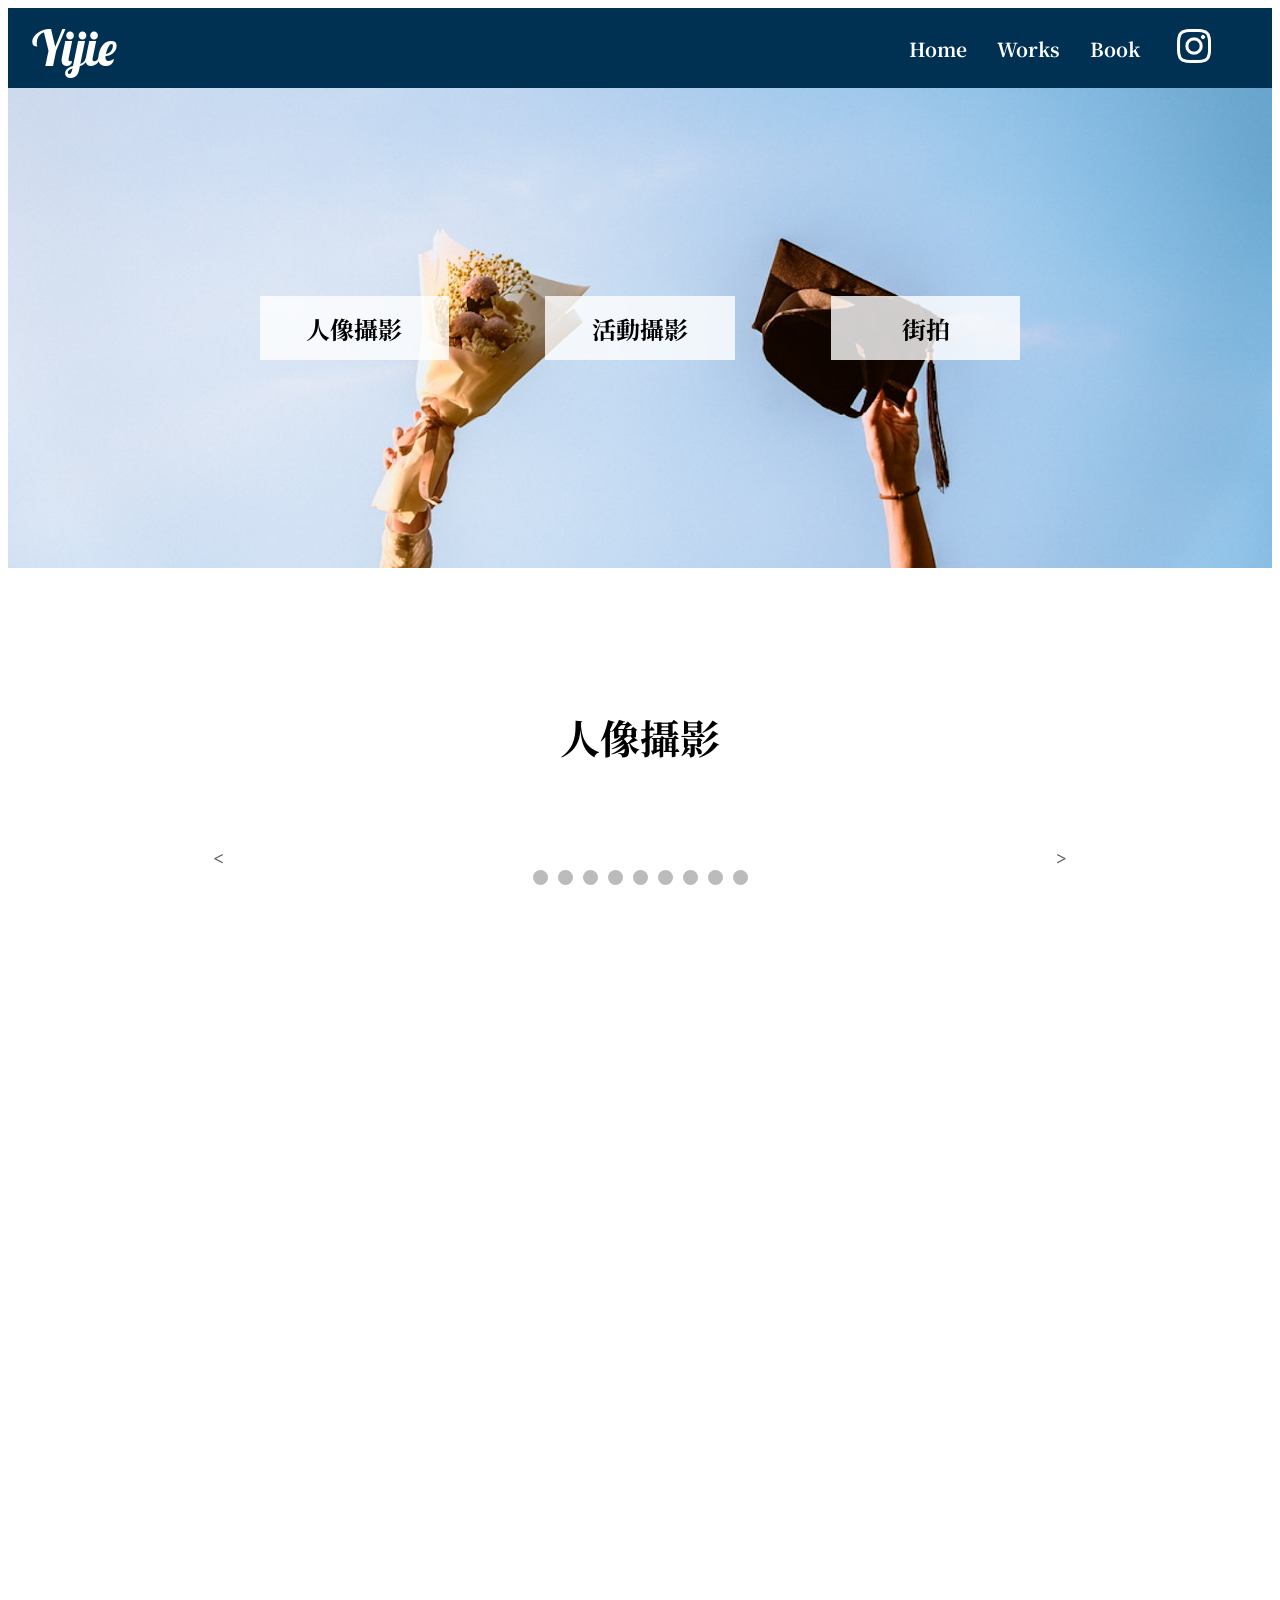
==== works.html @ b3e67148 "Update works.html" ====
<!DOCTYPE html>
    <head>
        <meta charset="UTF-8" />
        <meta name="viewport" content="width=device-width, initial-scale=1.0"/>
        <title>Yijie | Works</title>
        <link rel="stylesheet" href="style.CSS" />
        <link rel="stylesheet" href="https://cdnjs.cloudflare.com/ajax/libs/font-awesome/4.7.0/css/font-awesome.min.css">
        <link rel="preconnect" href="https://fonts.googleapis.com">
        <link rel="preconnect" href="https://fonts.gstatic.com" crossorigin>
        <link href="https://fonts.googleapis.com/css2?family=Lobster&family=Noto+Serif+TC:wght@200..900&family=Pacifico&display=swap" rel="stylesheet">
        <script src="main.js"></script>
    </head>
    <body class="stop-scrolling">
        <header>
            <div class="title">
                <a href="index.html">Yijie</a>
            </div>

            <input type="checkbox" id="menu_control">
            <label for="menu_control" class="menuBtn"></label>

            <div class="nav">
                <div class="nav_item">
                    <a href="index.html">Home</a>
                </div>
                <div class="nav_item">
                    <a href="works.html">Works</a>
                </div>
                <div class="nav_item">
                    <a href="https://forms.gle/PP2oy3hwgQuXnarc6" target="_blank">Book</a>
                </div>
                <div class="nav_item">
                    <a href="https://www.instagram.com/_ph.j1_?igsh=MWg1aDdjZXB0enppOQ==" target="_blank">
                        <img src="ig_icon.png" class="ig_icon">
                    </a>
                </div>
            </div>
        </header>
        <div class="theme">
            <div class="works_theme">
                <a href="#portraits">人像攝影</a>
            </div>
            <div class="works_theme">
                <a href="#activity">活動攝影</a>
            </div>
            <div class="works_theme">
                <a href="#street">街拍</a>
            </div>
        </div>
        <div class="portraits">
            <div class="theme_title">
                <p id="portraits">人像攝影</p>
            </div>
            <div class="slide">
                <div class="slide_a">
                    <img class="a" src="portraits/當我們不在一起/1.jpg">
                </div>
                <div class="slide_a">
                    <img class="a" src="portraits/當我們不在一起/2.jpg">
                </div>
                <div class="slide_a">
                    <img class="a" src="portraits/當我們不在一起/3.jpg">
                </div>
                <div class="slide_a">
                    <img class="b" src="portraits/當我們不在一起/4.jpg">
                </div>
                <div class="slide_a">
                    <img class="b" src="portraits/當我們不在一起/5.jpg">
                </div>
                <div class="slide_a">
                    <img class="b" src="portraits/當我們不在一起/6.jpg">
                </div>
                <div class="slide_a">
                    <img class="a" src="portraits/當我們不在一起/7.jpg">
                </div>
                <div class="slide_a">
                    <img class="b" src="portraits/當我們不在一起/8.jpg">
                </div>
                <div class="slide_a">
                    <img class="a" src="portraits/當我們不在一起/9.jpg">
                </div>
                <a class="prev" onclick="Plus(0,-1)"><</a>
                <a class="next" onclick="Plus(0,1)">></a>
            </div>
            <div class="dot-container" style="text-align:center; margin: 15px;">
                <span class="dot" onclick="Current(0,1)"></span>
                <span class="dot" onclick="Current(0,2)"></span>
                <span class="dot" onclick="Current(0,3)"></span>
                <span class="dot" onclick="Current(0,4)"></span>
                <span class="dot" onclick="Current(0,5)"></span>
                <span class="dot" onclick="Current(0,6)"></span>
                <span class="dot" onclick="Current(0,7)"></span>
                <span class="dot" onclick="Current(0,8)"></span>
                <span class="dot" onclick="Current(0,9)"></span>
            </div>
            <div class="topic">
                <p>"當我們不在一起"</p>
            </div>
            <div class="slide">
                <div class="slide_d">
                    <img class="a" src="portraits/畢業寫真/1.jpg">
                </div>
                <div class="slide_d">
                    <img class="a" src="portraits/畢業寫真/2.jpg">
                </div>
                <div class="slide_d">
                    <img class="a" src="portraits/畢業寫真/3.jpg">
                </div>
                <div class="slide_d">
                    <img class="a" src="portraits/畢業寫真/4.jpg">
                </div>
                <div class="slide_d">
                    <img class="a" src="portraits/畢業寫真/5.jpg">
                </div>
                <div class="slide_d">
                    <img class="a" src="portraits/畢業寫真/6.jpg">
                </div>
                <div class="slide_d">
                    <img class="a" src="portraits/畢業寫真/7.jpg">
                </div>
                <div class="slide_d">
                    <img class="a" src="portraits/畢業寫真/8.jpg">
                </div>
                <a class="prev" onclick="Plus(3,-1)"><</a>
                <a class="next" onclick="Plus(3,1)">></a>
            </div>
            <div class="dot-container" style="text-align:center; margin: 15px;">
                <span class="dot" onclick="Current(3,1)"></span>
                <span class="dot" onclick="Current(3,2)"></span>
                <span class="dot" onclick="Current(3,3)"></span>
                <span class="dot" onclick="Current(3,4)"></span>
                <span class="dot" onclick="Current(3,5)"></span>
                <span class="dot" onclick="Current(3,6)"></span>
                <span class="dot" onclick="Current(3,7)"></span>
                <span class="dot" onclick="Current(3,8)"></span>
            </div>
            <div class="topic">
                <p>"畢業寫真"</p>
            </div>
            <div class="slide">
                <div class="slide_b">
                    <img class="a" src="portraits/Who_am_I/1.jpg">
                </div>
                <div class="slide_b">
                    <img class="a" src="portraits/Who_am_I/2.jpg">
                </div>
                <div class="slide_b">
                    <img class="a" src="portraits/Who_am_I/3.jpg">
                </div>
                <div class="slide_b">
                    <img class="a" src="portraits/Who_am_I/4.jpg">
                </div>
                <div class="slide_b">
                    <img class="a" src="portraits/Who_am_I/5.jpg">
                </div>
                <a class="prev" onclick="Plus(1,-1)"><</a>
                <a class="next" onclick="Plus(1,1)">></a>
            </div>
            <div class="dot-container" style="text-align:center; margin: 15px;">
                <span class="dot" onclick="Current(1,1)"></span>
                <span class="dot" onclick="Current(1,2)"></span>
                <span class="dot" onclick="Current(1,3)"></span>
                <span class="dot" onclick="Current(1,4)"></span>
                <span class="dot" onclick="Current(1,5)"></span>
            </div>
            <div class="topic">
                <p>"Who Am I"</p>
            </div>
            <div class="slide">
                <div class="slide_c">
                    <img class="a" src="portraits/社會框架的拘束/1.jpg">
                </div>
                <div class="slide_c">
                    <img class="a" src="portraits/社會框架的拘束/2.jpg">
                </div>
                <div class="slide_c">
                    <img class="a" src="portraits/社會框架的拘束/3.jpg">
                </div>
                <div class="slide_c">
                    <img class="a" src="portraits/社會框架的拘束/4.jpg">
                </div>
                <div class="slide_c">
                    <img class="a" src="portraits/社會框架的拘束/5.jpg">
                </div>
                <a class="prev" onclick="Plus(2,-1)"><</a>
                <a class="next" onclick="Plus(2,1)">></a>
            </div>
            <div class="dot-container" style="text-align:center; margin: 15px;">
                <span class="dot" onclick="Current(2,1)"></span>
                <span class="dot" onclick="Current(2,2)"></span>
                <span class="dot" onclick="Current(2,3)"></span>
                <span class="dot" onclick="Current(2,4)"></span>
                <span class="dot" onclick="Current(2,5)"></span>
            </div>
            <div class="topic">
                <p>"社會框架的拘束"</p>
            </div>
        </div>
        <div class="activity">
            <div class="theme_title">
                <p id="activity">活動攝影</p>
            </div>
            <div class="grid">
                <figure class="grid_item">
                    <img src="activity/湖畔/1.jpg">
                </figure>
                <figure class="grid_item">
                    <img src="activity/湖畔/2.jpg">
                </figure>
                <figure class="grid_item">
                    <img src="activity/湖畔/3.jpg">
                </figure>
                <figure class="grid_item_straight">
                    <img src="activity/湖畔/4.jpg">
                </figure>
                <figure class="grid_item">
                    <img src="activity/湖畔/5.jpg">
                </figure>
                <figure class="grid_item">
                    <img src="activity/湖畔/6.jpg">
                </figure>
                <figure class="grid_item">
                    <img src="activity/湖畔/7.jpg">
                </figure>
                <figure class="grid_item_straight">
                    <img src="activity/球賽/7.jpg">
                </figure>
                <figure class="grid_item">
                    <img src="activity/湖畔/8.jpg">
                </figure>
                <figure class="grid_item">
                    <img src="activity/湖畔/9.jpg">
                </figure>
                <figure class="grid_item">
                    <img src="activity/湖畔/10.jpg">
                </figure>
                <figure class="grid_item">
                    <img src="activity/球賽/1.jpg">
                </figure>
                <figure class="grid_item">
                    <img src="activity/球賽/2.jpg">
                </figure>
                <figure class="grid_item_straight">
                    <img src="activity/球賽/10.jpg">
                </figure>
                <figure class="grid_item">
                    <img src="activity/球賽/3.jpg">
                </figure>
                <figure class="grid_item">
                    <img src="activity/球賽/4.jpg">
                </figure>
                <figure class="grid_item">
                    <img src="activity/球賽/5.jpg">
                </figure>
                <figure class="grid_item">
                    <img src="activity/球賽/6.jpg">
                </figure>
                <figure class="grid_item_straight">
                    <img src="activity/球賽/13.jpg">
                </figure>
                <figure class="grid_item">
                    <img src="activity/球賽/8.jpg">
                </figure>
                <figure class="grid_item">
                    <img src="activity/球賽/9.jpg">
                </figure>
                <figure class="grid_item">
                    <img src="activity/球賽/11.jpg">
                </figure>
                <figure class="grid_item">
                    <img src="activity/球賽/12.jpg">
                </figure>
                <figure class="grid_item">
                    <img src="activity/球賽/14.jpg">
                </figure>
            </div>
        </div>
        <div class="street">
            <div class="theme_title">
                <p id="street">街拍</p>
            </div>
            <div class="grid">
                <figure class="grid_item">
                    <img src="street/2.jpg">
                </figure>
                <figure class="grid_item_straight">
                    <img src="street/1.jpg">
                </figure>
                <figure class="grid_item">
                    <img src="street/7.jpg">
                </figure>
                <figure class="grid_item_straight">
                    <img src="street/3.jpg">
                </figure>
                <figure class="grid_item_straight">
                    <img src="street/4.jpg">
                </figure>
                <figure class="grid_item_straight">
                    <img src="street/5.jpg">
                </figure>
                <figure class="grid_item_straight">
                    <img src="street/6.jpg">
                </figure>
                <figure class="grid_item">
                    <img src="street/8.jpg">
                </figure>
                <figure class="grid_item_straight">
                    <img src="street/11.jpg">
                </figure>
                <figure class="grid_item">
                    <img src="street/9.jpg">
                </figure>
                <figure class="grid_item_straight">
                    <img src="street/12.jpg">
                </figure>
                <figure class="grid_item">
                    <img src="street/10.jpg">
                </figure>
            </div>
        </div>
    </body>
</html>
---- style.CSS ----
* {
    box-sizing: border-box;
}

html, body {
    max-width: 100%;
    overflow-x: hidden;
    position: relative;
}

.stop-scrolling {
    height: 100vh;
    overflow: hidden;
}

header {
    background-color: #003153;
    height: 80px;
    display: flex;
    justify-content: space-between;
    align-items: center;
    position: relative;
    padding: 16px 24px;
    position: sticky;
    top: 0;
    z-index: 1000;
}

.menuBtn {
    cursor: pointer;
    position: relative;
    width: 48px;
    height: 48px;
    top: 22px;
    right: 20px;
    display: none;
}

.menuBtn::before {
    content: "";
    position: absolute;
    background-color: white;
    height: 2px;
    width: 36px;
    box-shadow: 0px 12px 0px white, 0px -12px 0px white;
    right: 0;
}

#menu_control {
    display: none;
}

.title {
    display: flex;
    font-size: 3rem;
    font-family: "Lobster", sans-serif;
    text-decoration: none;
    align-items: center;
}

.title a {
    display: block;
    color: white;
    text-decoration: none;
}

.nav {
    display: flex;
}

.nav_item {
    display: flex;
    font-size: 1.2rem;
    font-family: "Noto Serif TC", serif;
    font-weight: bold;
    padding-right: 30px;
    text-decoration: none;
    align-items: center;
}

.nav_item a {
    display: block;
    color: white;
    text-decoration: none;
}

.ig_icon {
    width: 48px;
    height: 48px;
}

.cover {
    display: flex;
    justify-content: center;
    align-items: center;
    background-repeat: no-repeat;
    background-image: url(home/home_cover.jpg);
    background-size: 100%;
    margin: 2% 10%;
}

.cover_img {
    padding-top: 2%;
    width: 60%;
    opacity: 0%;
}

.intro_title {
    display: flex;
    justify-content: center;
    align-items: center;
    font-family: "Noto Serif TC", serif;
    font-weight: 800;
    font-size: 3rem;
    color: black;
    text-align: center;
    padding: 3rem;
}

.intro {
    display: flex;
    justify-content: center;
    align-items: center;
    padding: 1.5rem 5rem 5rem 0;
}

.intro_img {
    display:flex;
    justify-content: center;
    align-items: center;
}

.self_img {
    border: solid white;
    width: 70%;
    border-radius: 50%;
}

.intro_word {
    font-family: "Noto Serif TC", serif;
    font-weight: bold;
    font-size: 1rem;
    margin-left: 5rem;
}

.mobile {
    display: none;
}

.theme {
    display: flex;
    justify-content: center;
    align-items: center;
    padding: 160px 0px 160px 0px;
    background-image: url(home/works_cover.jpeg);
    background-position: center 95%;
    background-size: 100%;
}

.works_theme {
    display: flex;
    justify-content: center;
    align-items: center;
    width:15%;
    font-family: "Noto Serif TC", serif;
    font-weight: bold;
    font-size: 1.5rem;
    color: black;
    text-align: center;
    padding: 1rem;
    margin: 3rem;
    height: 4rem;
    background-color: rgba(255, 255, 255, 0.8);
}

.works_theme a {
    display: block;
    color: black;
    text-decoration: none;
}

.works {
    display: flex;
    justify-content: center;
    align-items: center;
    padding-top:100px;
}

.theme_title {
    display: flex;
    justify-content: center;
    align-items: center;
    font-family: "Noto Serif TC", serif;
    font-weight: bold;
    font-size: 2.5rem;
    color: black;
    text-align: center;
}

.theme_title p {
    display: block;
    color: black;
    text-decoration: none;
    padding-bottom: 50px;
}

.portraits {
    display: block;
    text-align: center;
    padding-top:100px;
    background-color: #ffffff;
}

.topic {
    display: flex;
    justify-content: center;
    align-items: center;
    font-family: "Noto Serif TC", serif;
    font-weight: bold;
    font-size: 1.5rem;
    color: black;
    text-align: center;
    padding-bottom: 3rem;
}

.slide {
    max-height: 500px;
    position: relative;
    margin: auto;
}

.slide_a, .slide_b, .slide_c, .slide_d {
    display: none;
}

.a, .b {
    height: 100%;
    width: auto;
    max-height: 500px;
    object-fit: contain;
}

.slide a {
    display: block;
    color: rgba(0, 0, 0, 0.656);
    text-decoration: none;
}

.prev, .next {
    cursor: pointer;
    position: absolute;
    top: 50%;
    width: auto;
    padding: 16px;
    margin-top: -22px;
    color: rgba(0, 0, 0, 0.656);
    font-weight: bold;
    font-size: 18px;
    transition: 0.6s ease;
    border-radius: 0 3px 3px 0;
    user-select: none;
}

.prev {
    left: 15%;
    border-radius: 3px 3px 3px 3px;
}

.next {
    right: 15%;
    border-radius: 3px 3px 3px 3px;
}

.prev:hover, .next:hover {
    background-color: rgba(255, 255, 255, 0.3);
}

.dot {
    cursor: pointer;
    height: 15px;
    width: 15px;
    margin: 0 3px;
    background-color: #bbb;
    border-radius: 50%;
    display: inline-block;
    transition: background-color 0.6s ease;
}

.dot.active {
    background-color: #717171;
}

.activity {
    background-color: #001625;
    padding: 3rem 0 5rem 0;
}

#activity {
    color: white;
}

.street {
    background-color: white;
    padding: 3rem 0;
}

#street {
    color: black;
}

.grid {
    display: grid;
    grid-template-columns: 25% 25% 25% 25%;
    grid-auto-flow: dense;
    max-width: 100%;
    padding: 0 10rem;
    gap: 0.6rem;
}

.grid_item_straight {
    grid-row: span 2;
    grid-column: auto;
}

.grid_item, .grid_item_straight {
    width: 100%;
    height: 100%;
}

.grid_item img, .grid_item_straight img {
    width: 100%;
    height: 100%;
    object-fit: cover;
    display: block;
}

/* RWD */
@media screen and (max-width: 768px) {
    header {
        height: 50px;
        padding: 16px 24px;
    }
    .title {
        font-size: 1.5rem;
    }
    .nav {
        position:absolute;
        flex-direction: column;
        padding: 50px 20px;
        background-color: rgba(0, 49, 83, 0.8);
        backdrop-filter: blur(10px);
        -webkit-backdrop-filter: blur(10px);
        top: 50px;
        width: 50%;
        height: calc(100vh - 50px);
        padding: 0px;
        right: -100%;
        transition: right 0.8s ease-in-out;
        z-index: 999;
    }
    .nav_item a {
        color: white;
        padding: 24px 32px;
        text-shadow: 0px 2px 4px rbga(0, 0, 0, 0.6);
    }
    .menuBtn {
        display: block;
        width: 20px;
        height: 20px;
        top: 11px;
        right: 3px;
    }

    .menuBtn::before {
        content: "";
        position: absolute;
        background-color: white;
        height: 2px;
        width: 28px;
        box-shadow: 0px 10px 0px white, 0px -10px 0px white;
        right: 0;
    }
    #menu_control:checked ~ .nav {
        right: 0px;
    }
    body {
        overflow-x: hidden;
    }
    .cover {
        width: 100%;
        margin: 0%;
    }
    .cover_img {
        padding-top: 0%;
        width: 100%;
    }
    .intro_title {
        font-size: 1.8rem;
        padding-bottom: 0;
    }
    .intro {
        justify-content: center;
        flex-direction: column;
        padding: 1.2rem;
    }
    .self_img {
        width:90%;
    }
    .intro_word {
        padding: 2rem 1rem;
        font-size: 0.8rem;
        margin-left: 0;
    }
    .intro_word p {
        margin: 0 0 1rem 0;
    }
    .web {
        display: none;
    }
    .mobile {
        display: flex;
    }
    .theme {
        justify-content: center;
        flex-direction: column;
        padding: 40px 0px 40px 0px;
        background-position: 55% top;
        background-size: 190%;
        width: 100%;
    }
    .works_theme {
        width: 40%;
        font-family: "Noto Serif TC", serif;
        font-weight: bold;
        font-size: 1rem;
        color: black;
        text-align: center;
        padding: 1rem;
        margin: 1rem;
        height: 4rem;
        display: flex;
        justify-content: center;
        align-items: center;
    }
    .theme_title {
        font-size: 2rem;
    }
    .portraits {
        padding-top: 60px;
    }
    #portraits, #activity, #street {
        font-size: 1.5rem;
        padding-bottom: 25px;
    }
    .topic {
        font-size: 1rem;
    }
    .slide {
        max-width: 90%;
        height: 350px;
        display: flex;
        justify-content: center;
        align-items: center;
    }
    .a {
        height: 100%;
        width: auto;
        max-height: 350px;
        object-fit: contain;
    }
    .b {
        width: 100%;
        height: auto;
        object-fit: contain;
    }
    .prev {
        left: 0px;
    }

    .next {
        right: 0px;
    }

    .grid {
        grid-template-columns: 50% 50%;
        padding: 0 3rem;
        gap: 0.3rem;
    }
}
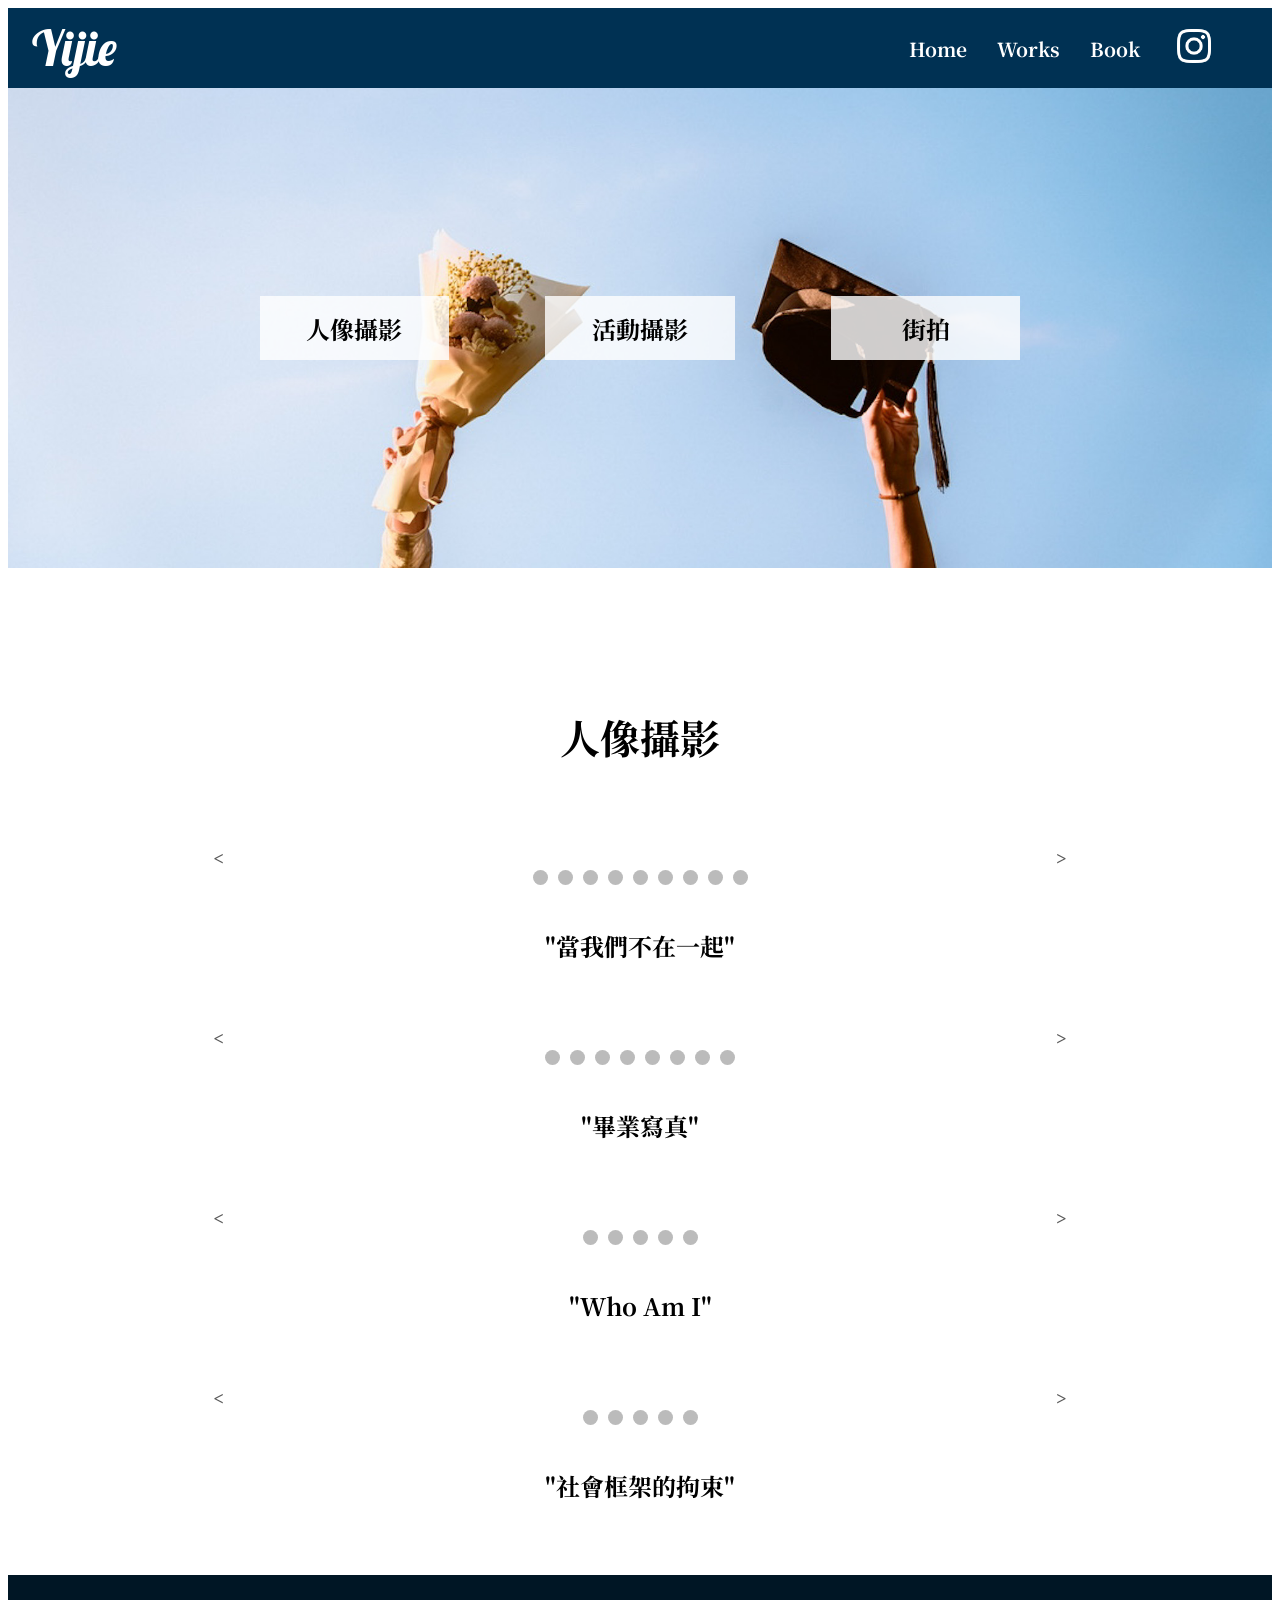
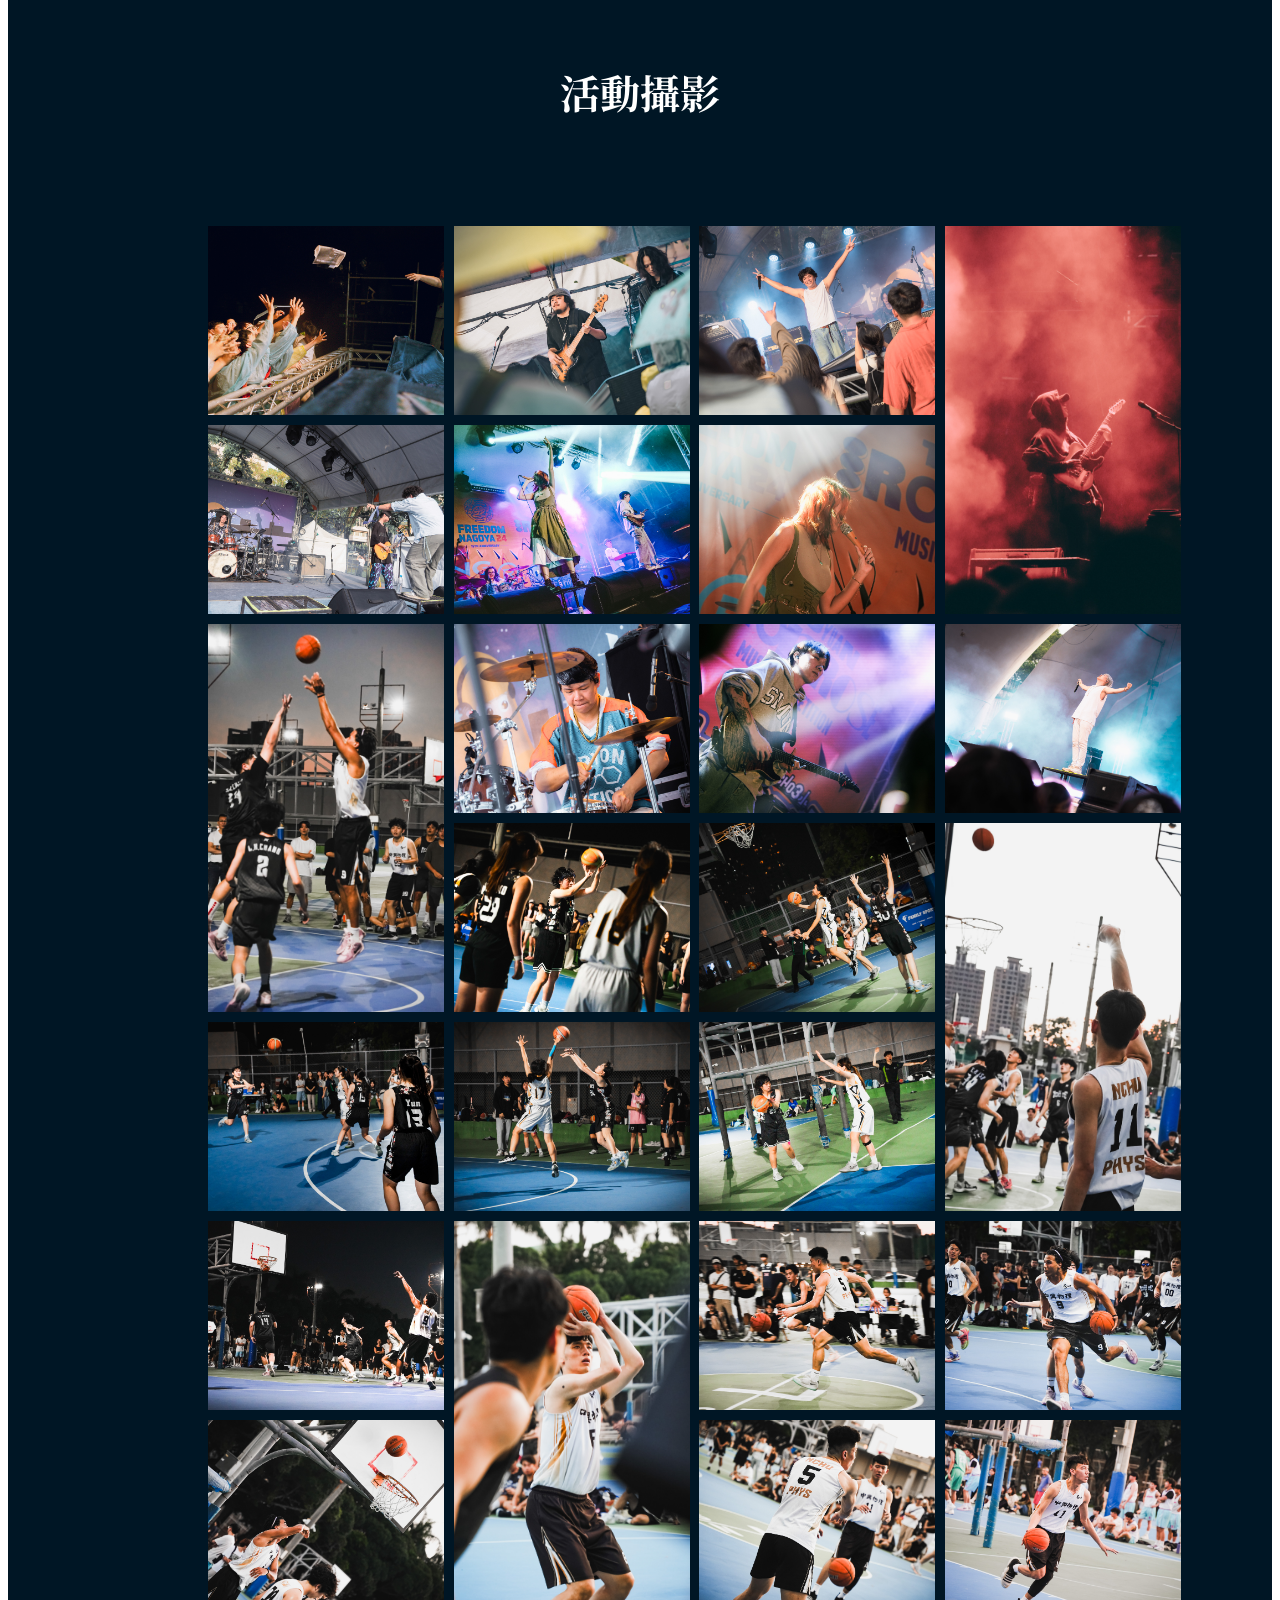
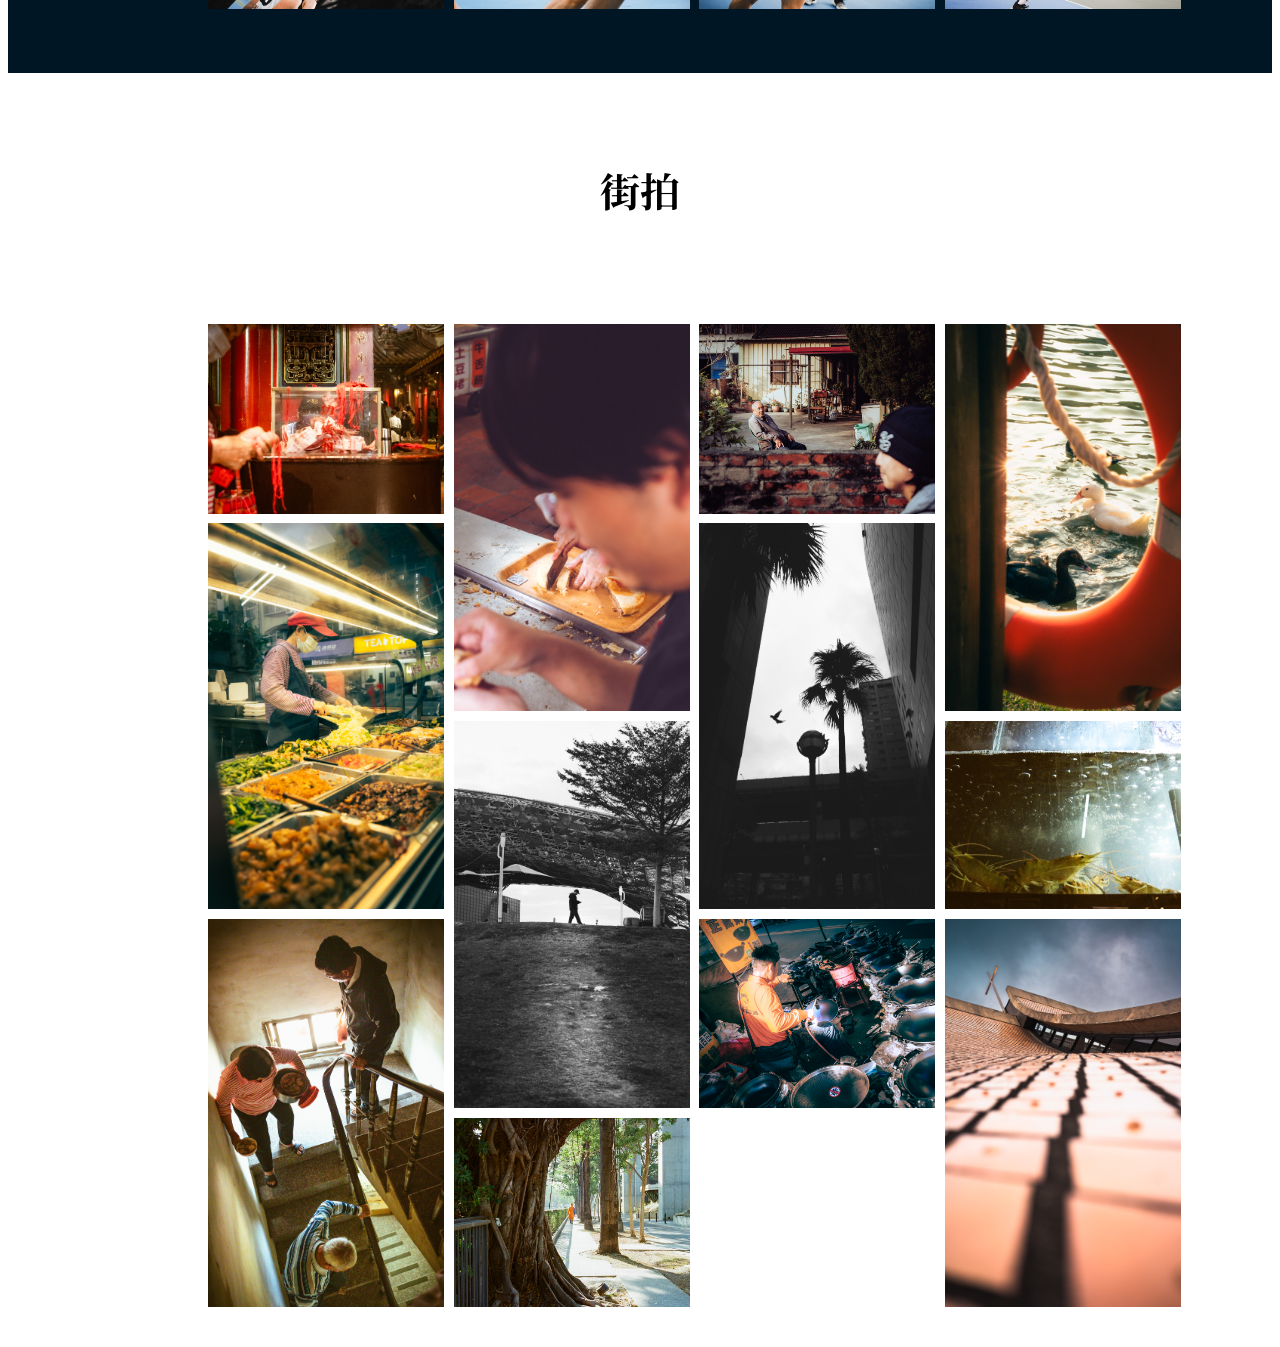
==== commit 575b1e30: "Update works.html" ====
--- a/works.html
+++ b/works.html
@@ -10,7 +10,7 @@
         <link href="https://fonts.googleapis.com/css2?family=Lobster&family=Noto+Serif+TC:wght@200..900&family=Pacifico&display=swap" rel="stylesheet">
         <script src="main.js"></script>
     </head>
-    <body class="stop-scrolling">
+    <body>
         <header>
             <div class="title">
                 <a href="index.html">Yijie</a>
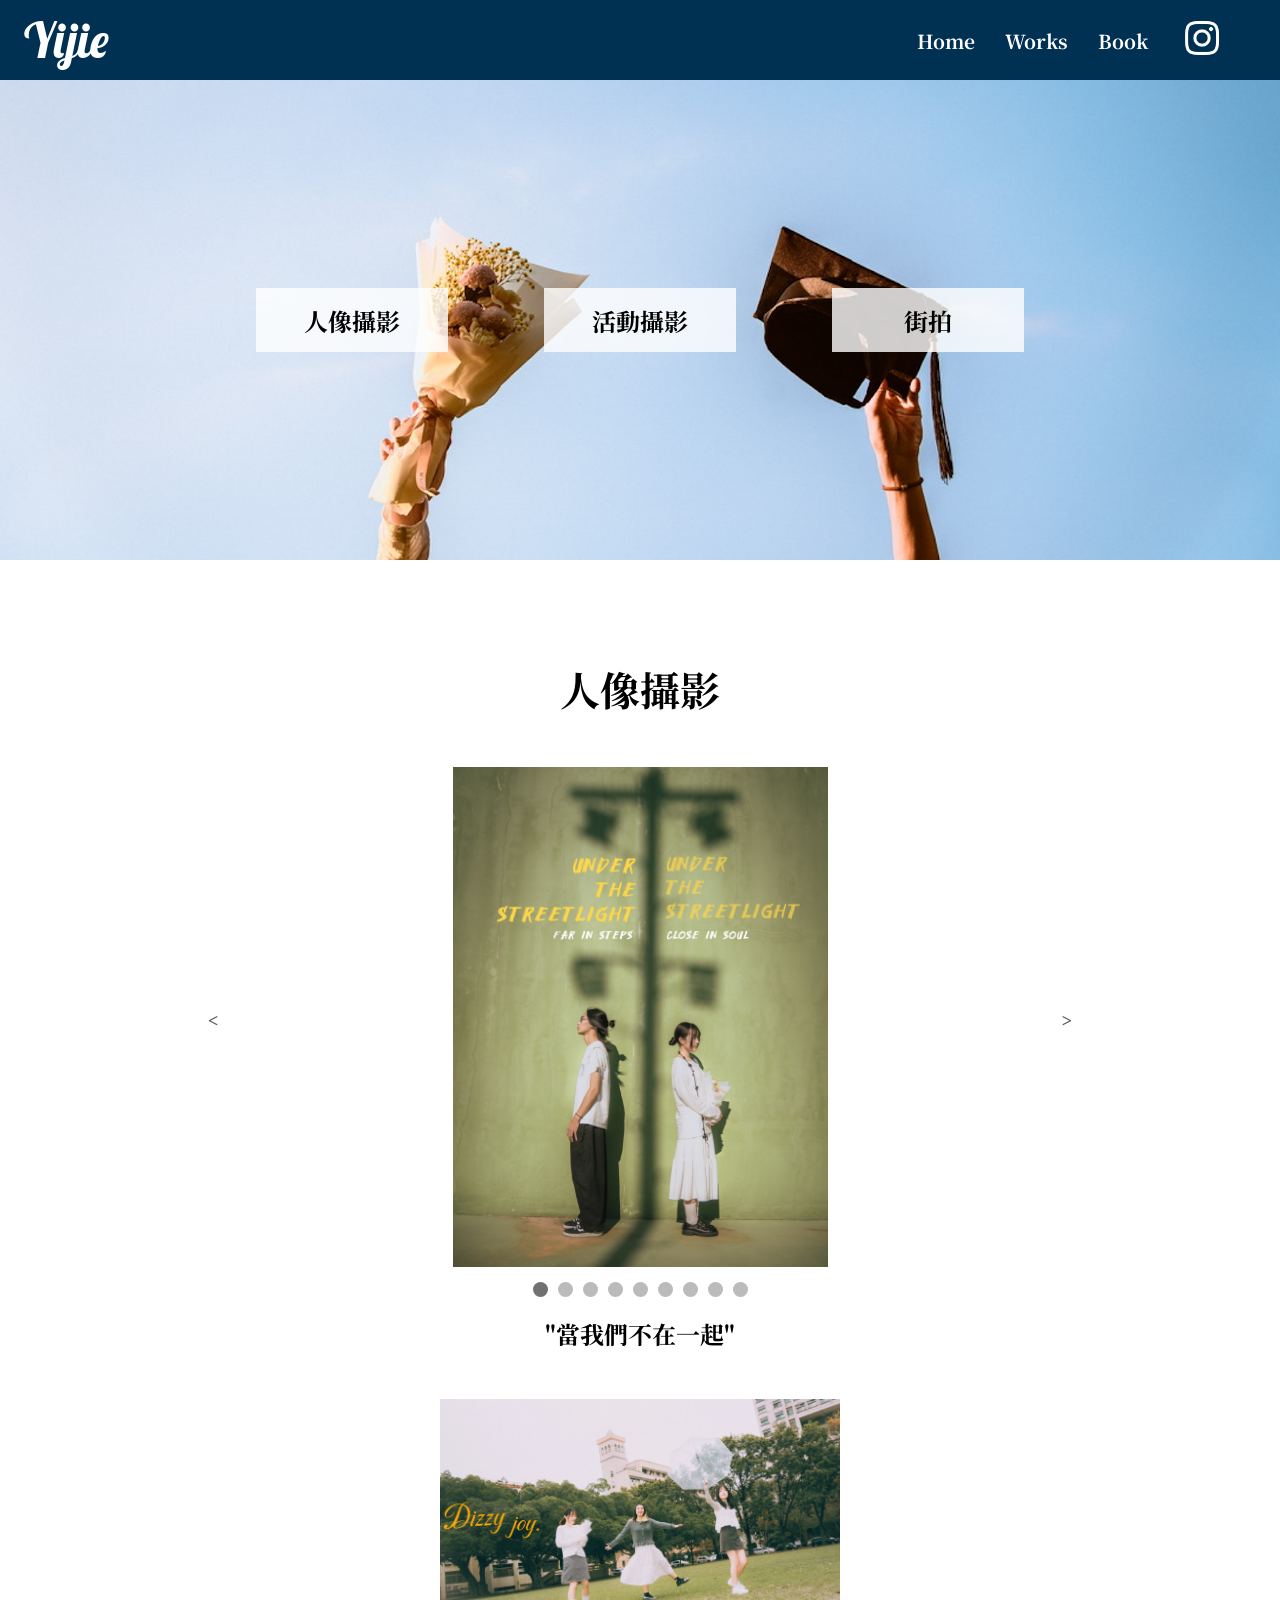
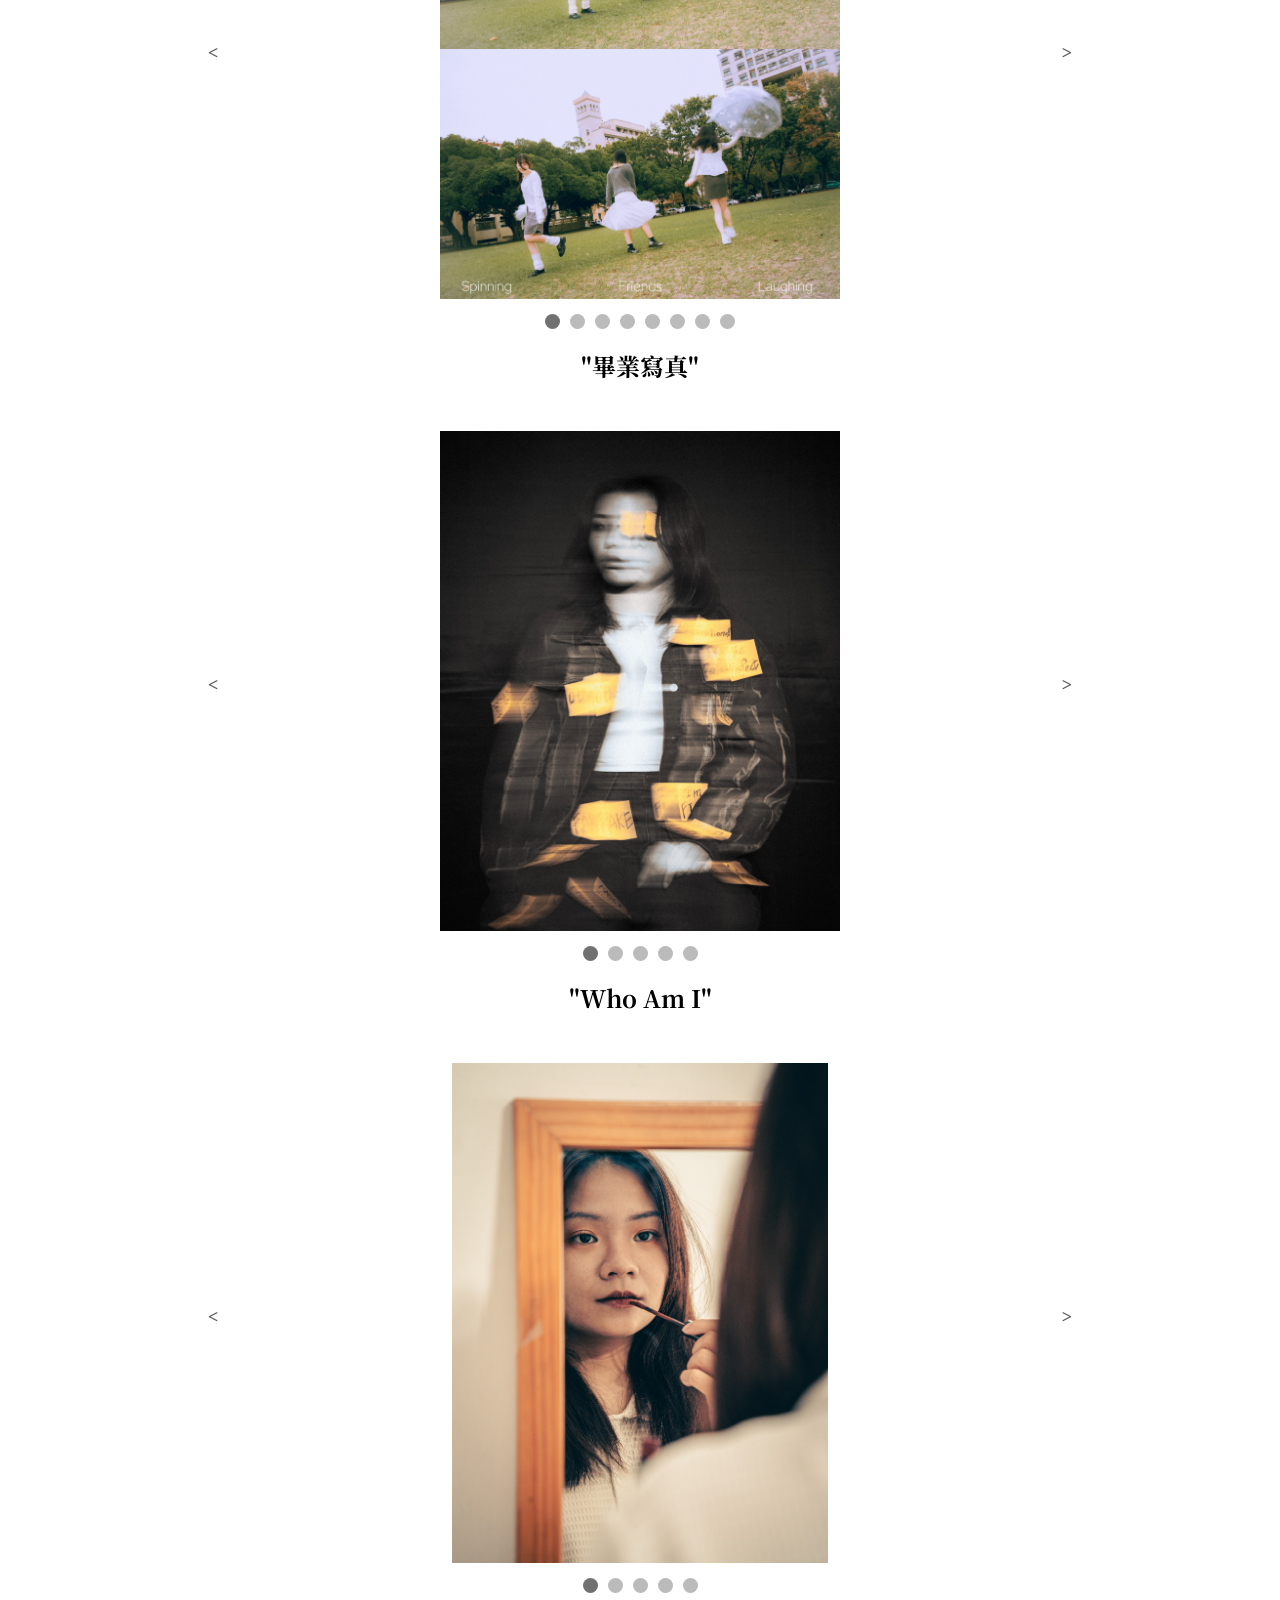
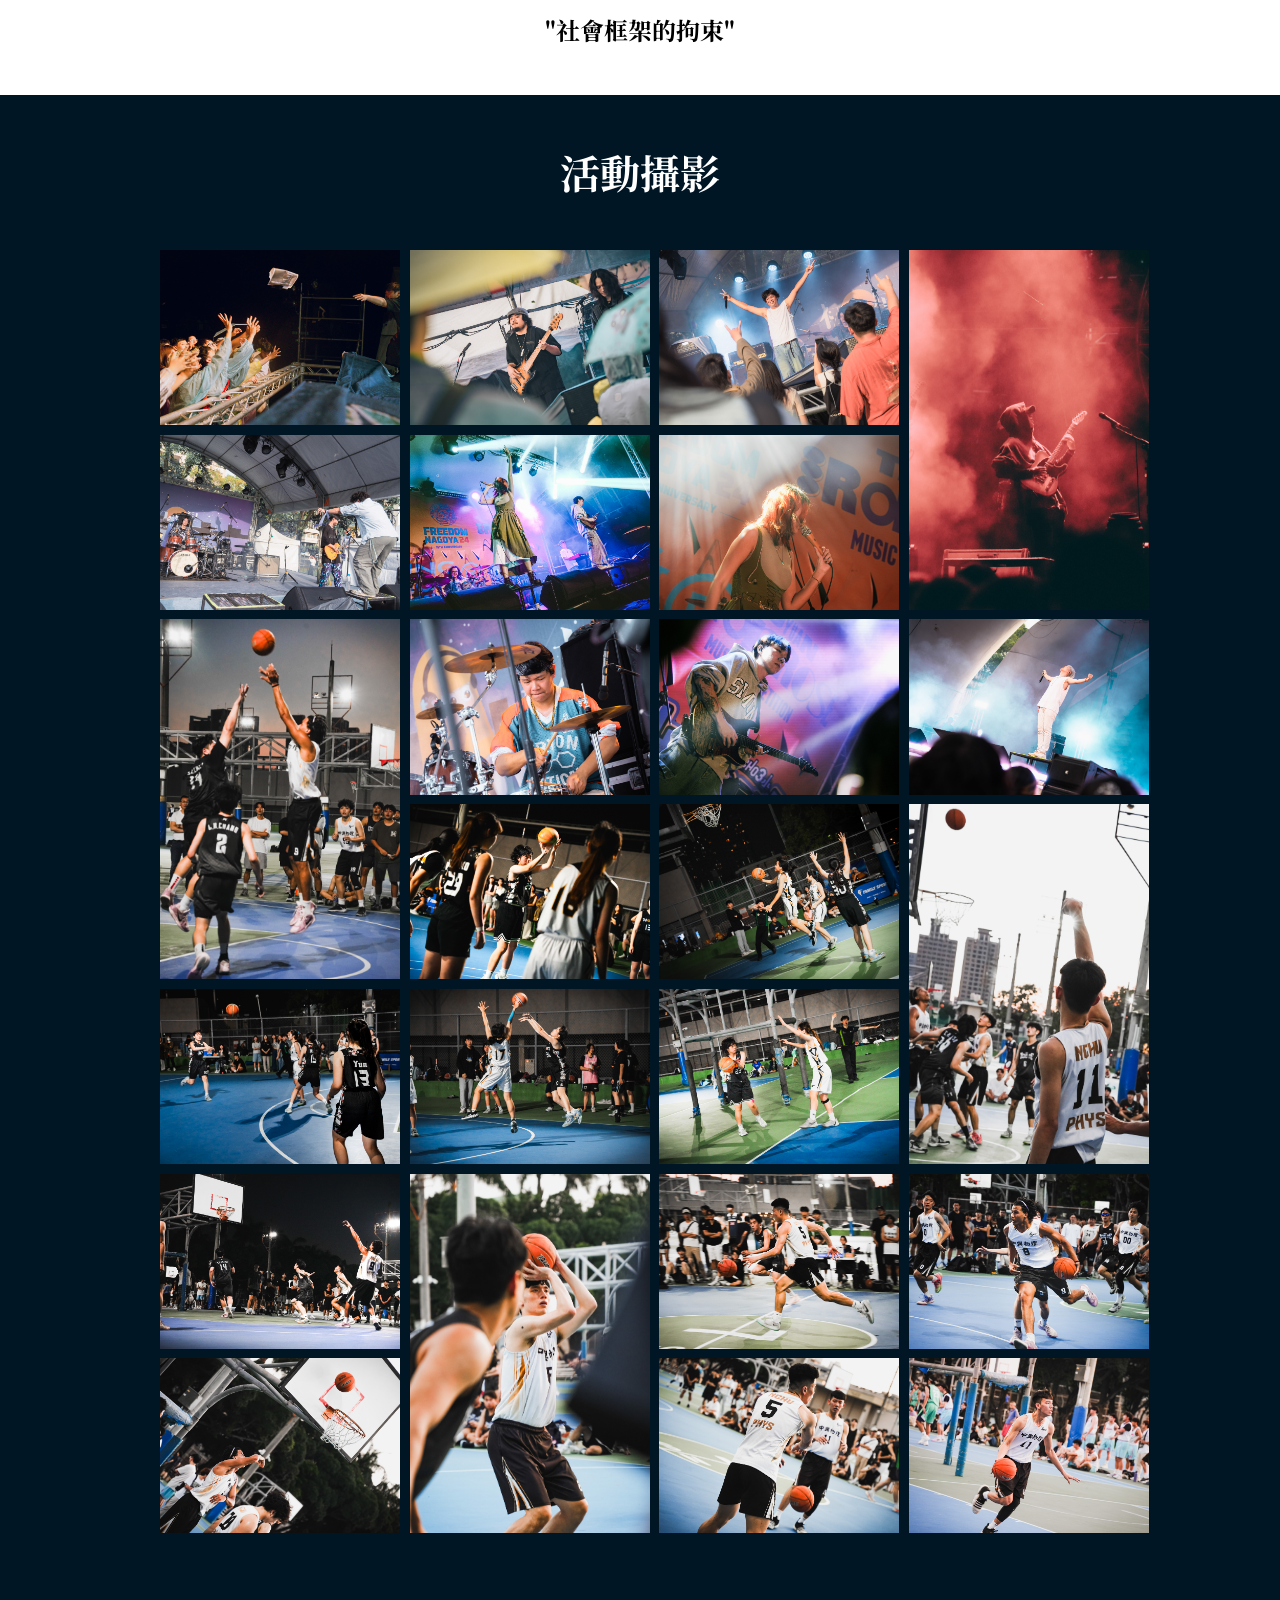
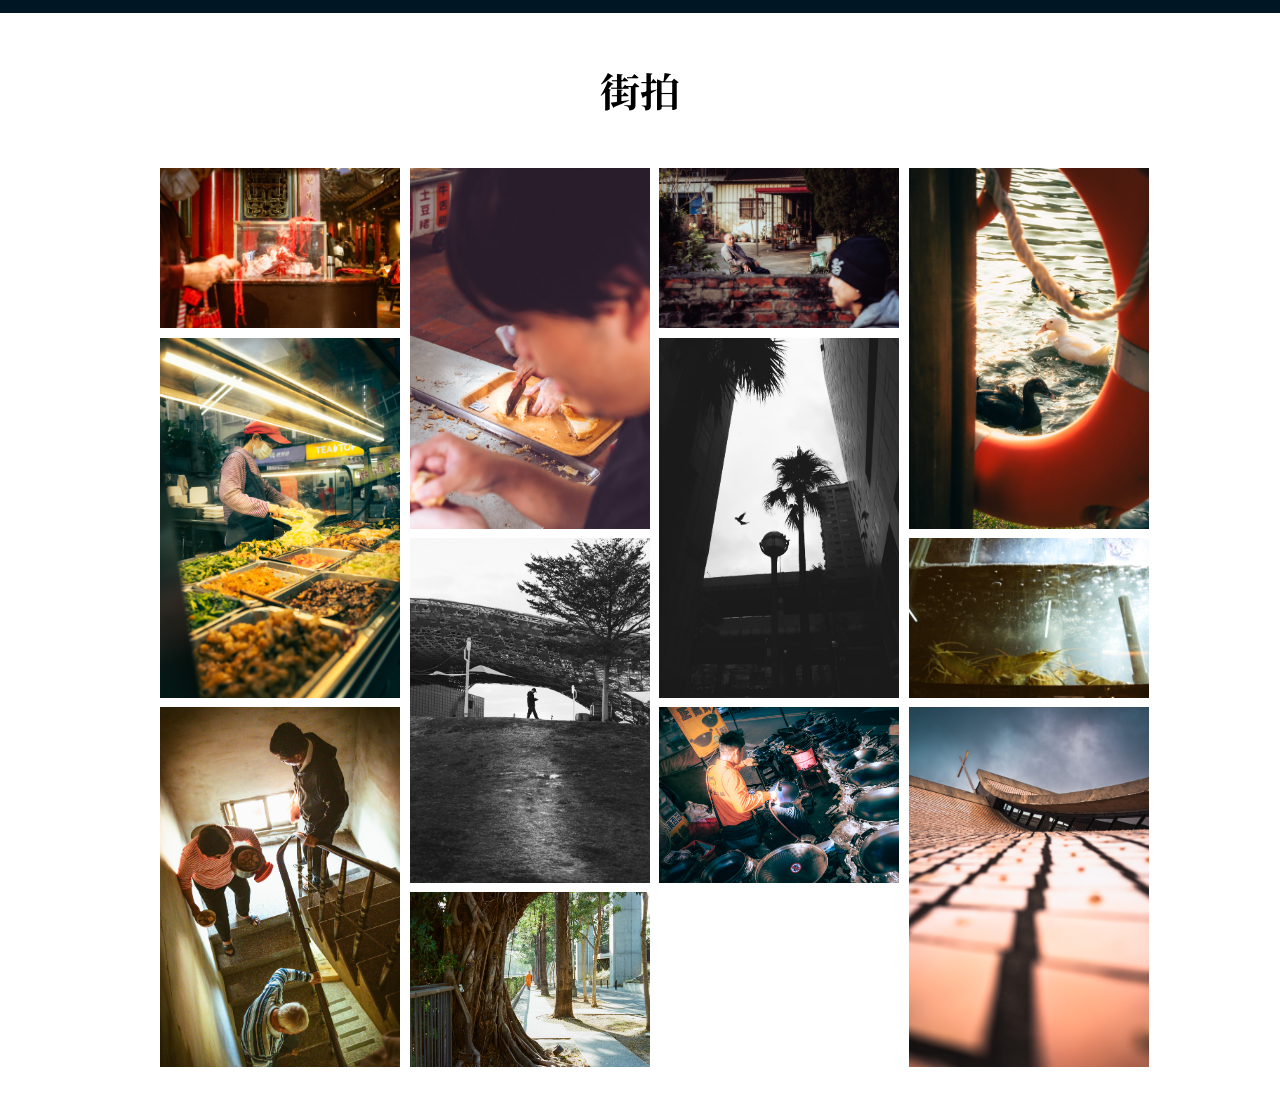
==== commit 426b266b: "Update works.html" ====
--- a/works.html
+++ b/works.html
@@ -97,29 +97,90 @@
                 <p>"當我們不在一起"</p>
             </div>
             <div class="slide">
-                <div class="slide_d">
+                <div class="slide_b">
                     <img class="a" src="portraits/畢業寫真/1.jpg">
                 </div>
-                <div class="slide_d">
+                <div class="slide_b">
                     <img class="a" src="portraits/畢業寫真/2.jpg">
                 </div>
-                <div class="slide_d">
+                <div class="slide_b">
                     <img class="a" src="portraits/畢業寫真/3.jpg">
                 </div>
-                <div class="slide_d">
+                <div class="slide_b">
                     <img class="a" src="portraits/畢業寫真/4.jpg">
                 </div>
-                <div class="slide_d">
+                <div class="slide_b">
                     <img class="a" src="portraits/畢業寫真/5.jpg">
                 </div>
-                <div class="slide_d">
+                <div class="slide_b">
                     <img class="a" src="portraits/畢業寫真/6.jpg">
                 </div>
-                <div class="slide_d">
+                <div class="slide_b">
                     <img class="a" src="portraits/畢業寫真/7.jpg">
                 </div>
-                <div class="slide_d">
+                <div class="slide_b">
                     <img class="a" src="portraits/畢業寫真/8.jpg">
+                </div>
+                <a class="prev" onclick="Plus(1,-1)"><</a>
+                <a class="next" onclick="Plus(1,1)">></a>
+            </div>
+            <div class="dot-container" style="text-align:center; margin: 15px;">
+                <span class="dot" onclick="Current(1,1)"></span>
+                <span class="dot" onclick="Current(1,2)"></span>
+                <span class="dot" onclick="Current(1,3)"></span>
+                <span class="dot" onclick="Current(1,4)"></span>
+                <span class="dot" onclick="Current(1,5)"></span>
+                <span class="dot" onclick="Current(1,6)"></span>
+                <span class="dot" onclick="Current(1,7)"></span>
+                <span class="dot" onclick="Current(1,8)"></span>
+            </div>
+            <div class="topic">
+                <p>"畢業寫真"</p>
+            </div>
+            <div class="slide">
+                <div class="slide_c">
+                    <img class="a" src="portraits/Who_am_I/1.jpg">
+                </div>
+                <div class="slide_c">
+                    <img class="a" src="portraits/Who_am_I/2.jpg">
+                </div>
+                <div class="slide_c">
+                    <img class="a" src="portraits/Who_am_I/3.jpg">
+                </div>
+                <div class="slide_c">
+                    <img class="a" src="portraits/Who_am_I/4.jpg">
+                </div>
+                <div class="slide_c">
+                    <img class="a" src="portraits/Who_am_I/5.jpg">
+                </div>
+                <a class="prev" onclick="Plus(2,-1)"><</a>
+                <a class="next" onclick="Plus(2,1)">></a>
+            </div>
+            <div class="dot-container" style="text-align:center; margin: 15px;">
+                <span class="dot" onclick="Current(2,1)"></span>
+                <span class="dot" onclick="Current(2,2)"></span>
+                <span class="dot" onclick="Current(2,3)"></span>
+                <span class="dot" onclick="Current(2,4)"></span>
+                <span class="dot" onclick="Current(2,5)"></span>
+            </div>
+            <div class="topic">
+                <p>"Who Am I"</p>
+            </div>
+            <div class="slide">
+                <div class="slide_d">
+                    <img class="a" src="portraits/社會框架的拘束/1.jpg">
+                </div>
+                <div class="slide_d">
+                    <img class="a" src="portraits/社會框架的拘束/2.jpg">
+                </div>
+                <div class="slide_d">
+                    <img class="a" src="portraits/社會框架的拘束/3.jpg">
+                </div>
+                <div class="slide_d">
+                    <img class="a" src="portraits/社會框架的拘束/4.jpg">
+                </div>
+                <div class="slide_d">
+                    <img class="a" src="portraits/社會框架的拘束/5.jpg">
                 </div>
                 <a class="prev" onclick="Plus(3,-1)"><</a>
                 <a class="next" onclick="Plus(3,1)">></a>
@@ -130,67 +191,6 @@
                 <span class="dot" onclick="Current(3,3)"></span>
                 <span class="dot" onclick="Current(3,4)"></span>
                 <span class="dot" onclick="Current(3,5)"></span>
-                <span class="dot" onclick="Current(3,6)"></span>
-                <span class="dot" onclick="Current(3,7)"></span>
-                <span class="dot" onclick="Current(3,8)"></span>
-            </div>
-            <div class="topic">
-                <p>"畢業寫真"</p>
-            </div>
-            <div class="slide">
-                <div class="slide_b">
-                    <img class="a" src="portraits/Who_am_I/1.jpg">
-                </div>
-                <div class="slide_b">
-                    <img class="a" src="portraits/Who_am_I/2.jpg">
-                </div>
-                <div class="slide_b">
-                    <img class="a" src="portraits/Who_am_I/3.jpg">
-                </div>
-                <div class="slide_b">
-                    <img class="a" src="portraits/Who_am_I/4.jpg">
-                </div>
-                <div class="slide_b">
-                    <img class="a" src="portraits/Who_am_I/5.jpg">
-                </div>
-                <a class="prev" onclick="Plus(1,-1)"><</a>
-                <a class="next" onclick="Plus(1,1)">></a>
-            </div>
-            <div class="dot-container" style="text-align:center; margin: 15px;">
-                <span class="dot" onclick="Current(1,1)"></span>
-                <span class="dot" onclick="Current(1,2)"></span>
-                <span class="dot" onclick="Current(1,3)"></span>
-                <span class="dot" onclick="Current(1,4)"></span>
-                <span class="dot" onclick="Current(1,5)"></span>
-            </div>
-            <div class="topic">
-                <p>"Who Am I"</p>
-            </div>
-            <div class="slide">
-                <div class="slide_c">
-                    <img class="a" src="portraits/社會框架的拘束/1.jpg">
-                </div>
-                <div class="slide_c">
-                    <img class="a" src="portraits/社會框架的拘束/2.jpg">
-                </div>
-                <div class="slide_c">
-                    <img class="a" src="portraits/社會框架的拘束/3.jpg">
-                </div>
-                <div class="slide_c">
-                    <img class="a" src="portraits/社會框架的拘束/4.jpg">
-                </div>
-                <div class="slide_c">
-                    <img class="a" src="portraits/社會框架的拘束/5.jpg">
-                </div>
-                <a class="prev" onclick="Plus(2,-1)"><</a>
-                <a class="next" onclick="Plus(2,1)">></a>
-            </div>
-            <div class="dot-container" style="text-align:center; margin: 15px;">
-                <span class="dot" onclick="Current(2,1)"></span>
-                <span class="dot" onclick="Current(2,2)"></span>
-                <span class="dot" onclick="Current(2,3)"></span>
-                <span class="dot" onclick="Current(2,4)"></span>
-                <span class="dot" onclick="Current(2,5)"></span>
             </div>
             <div class="topic">
                 <p>"社會框架的拘束"</p>
--- a/style.CSS
+++ b/style.CSS
@@ -1,11 +1,12 @@
 * {
+    margin: 0;    
     box-sizing: border-box;
 }
 
 html, body {
     max-width: 100%;
+    position: relative;
     overflow-x: hidden;
-    position: relative;
 }
 
 .stop-scrolling {
@@ -24,6 +25,7 @@
     position: sticky;
     top: 0;
     z-index: 1000;
+    max-width: 100%;
 }
 
 .menuBtn {
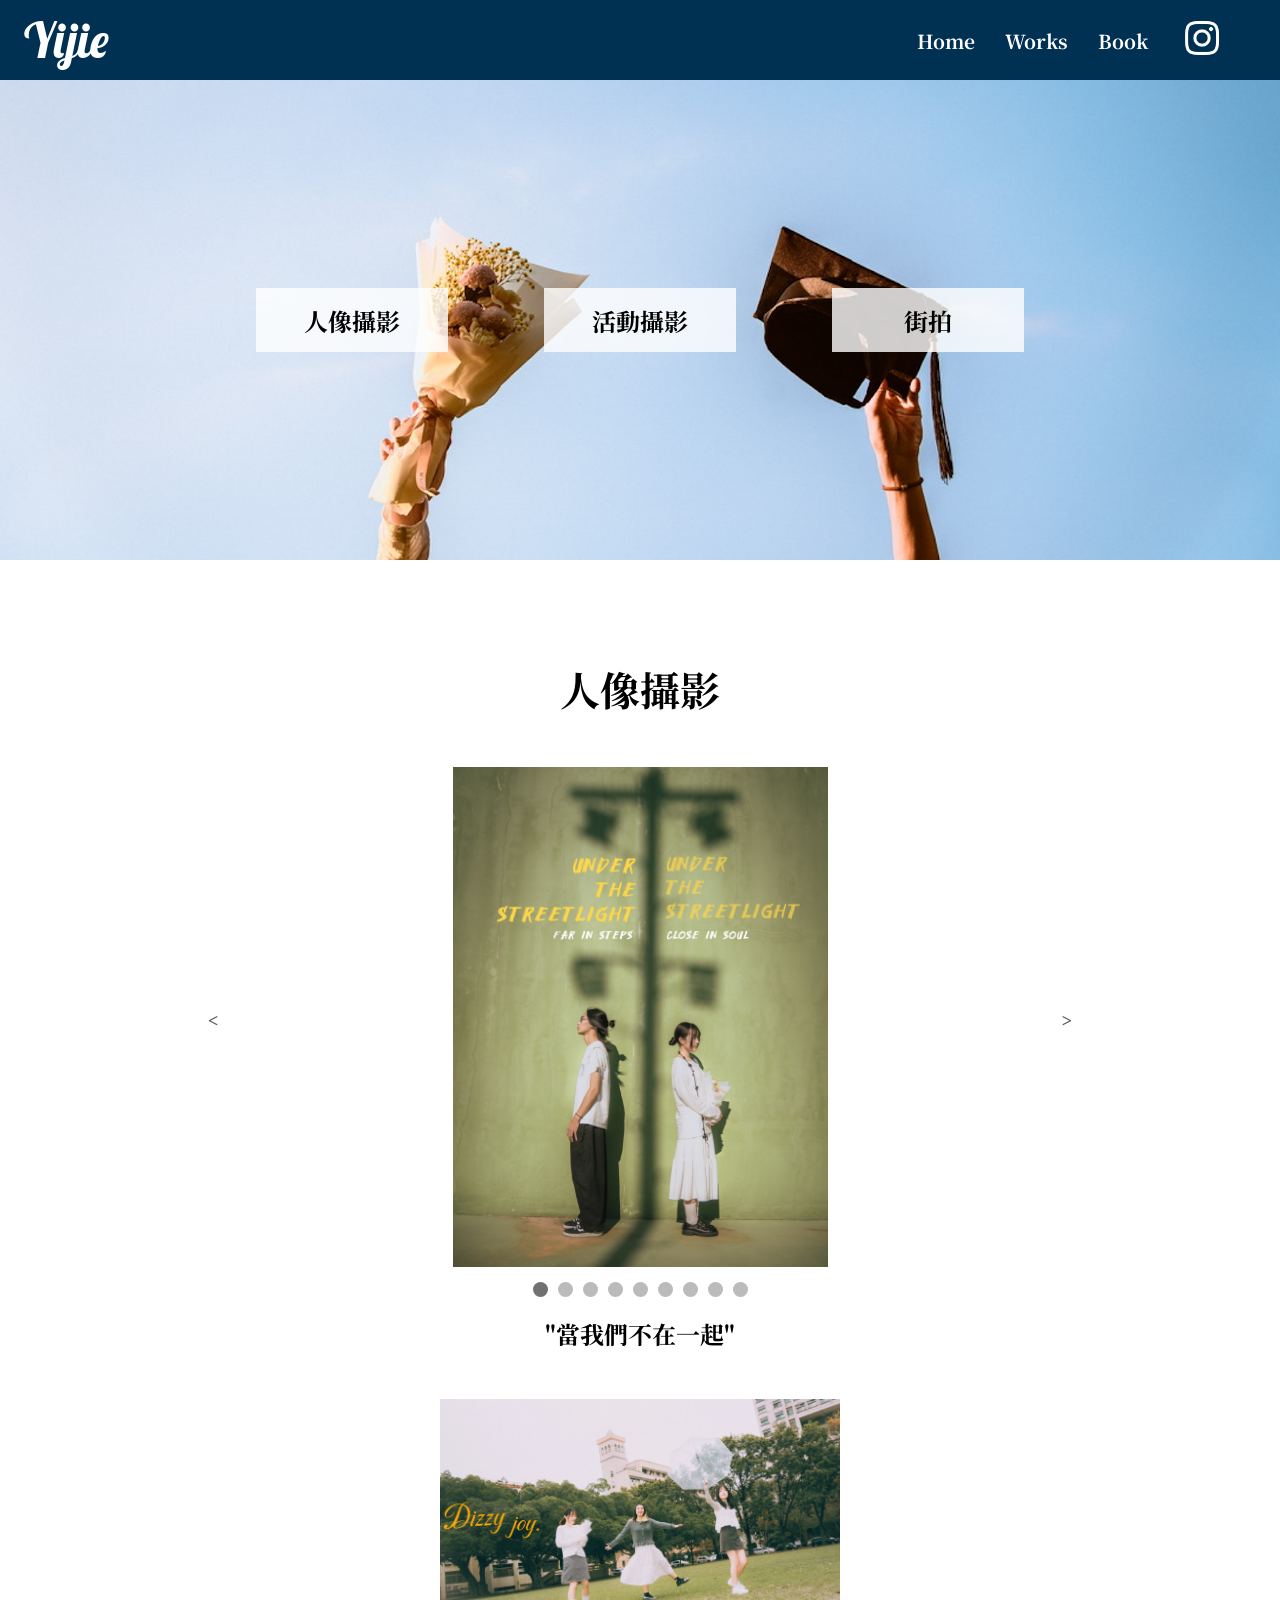
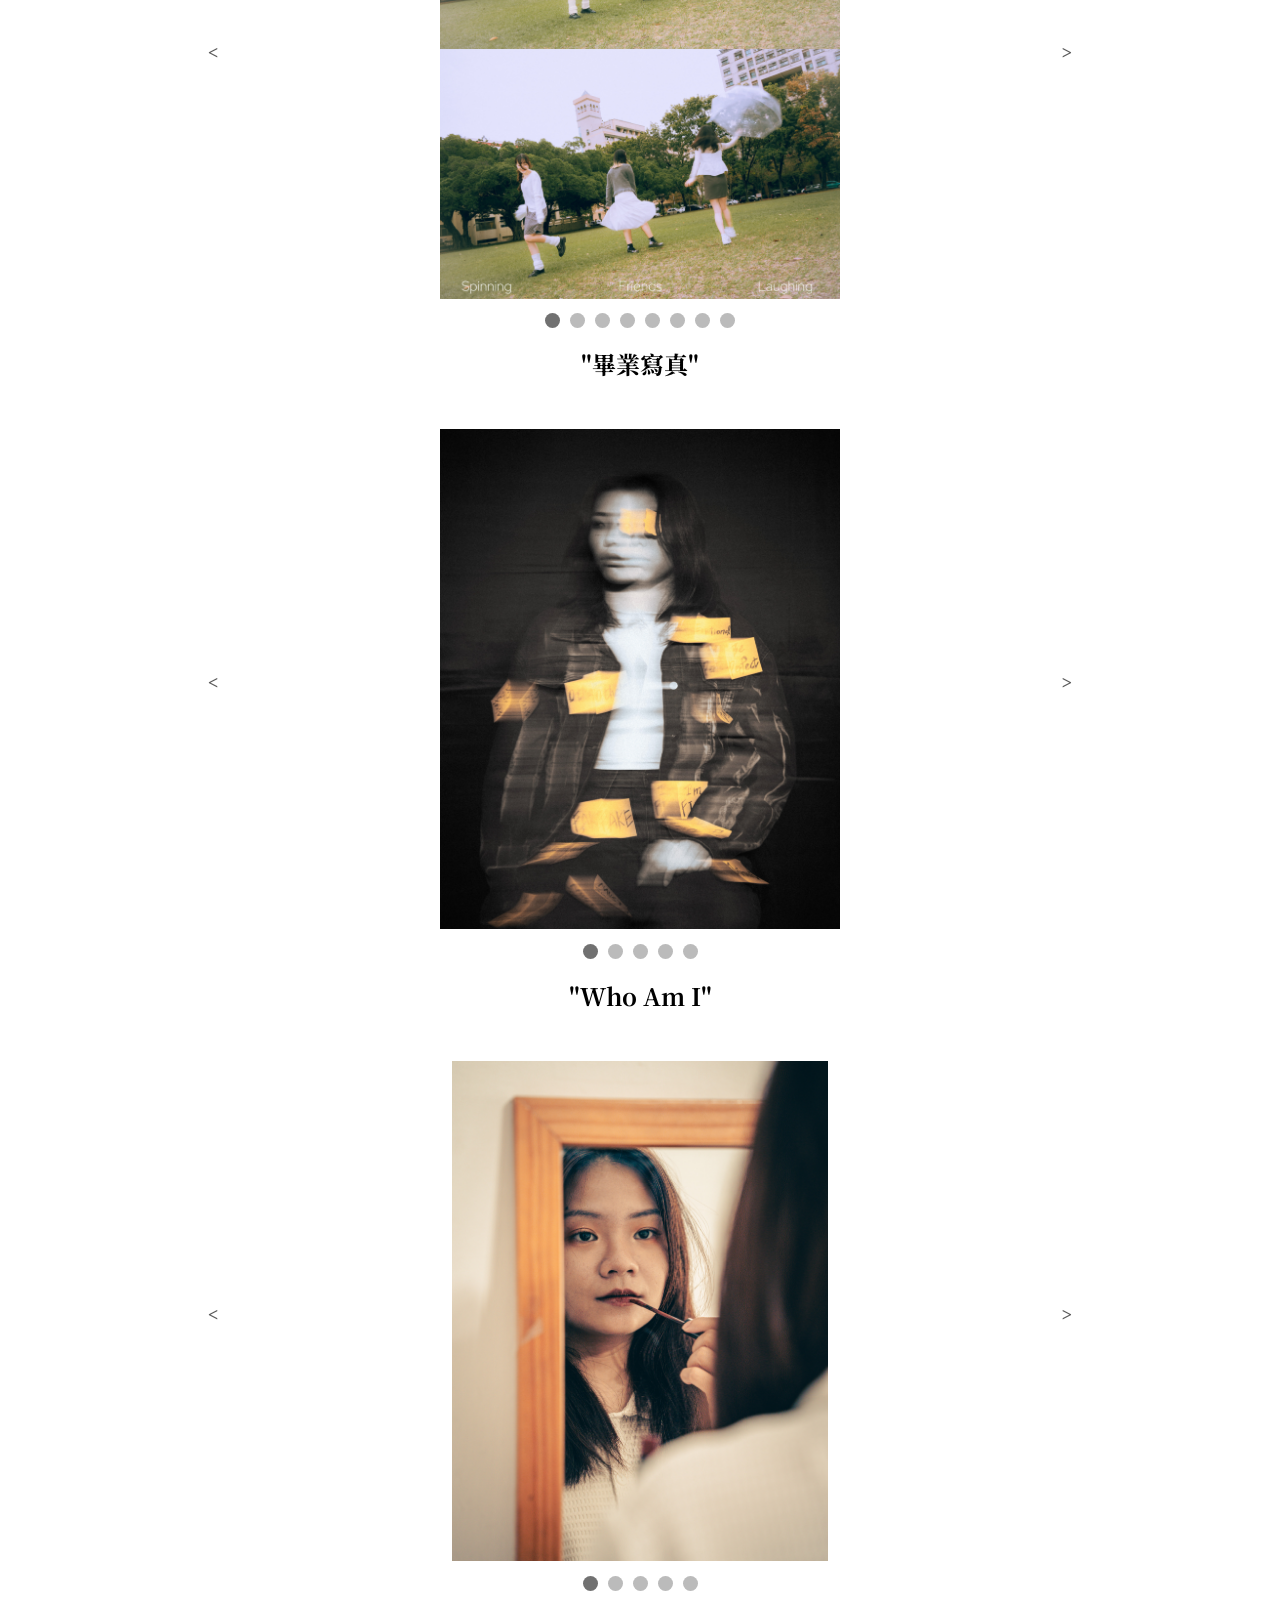
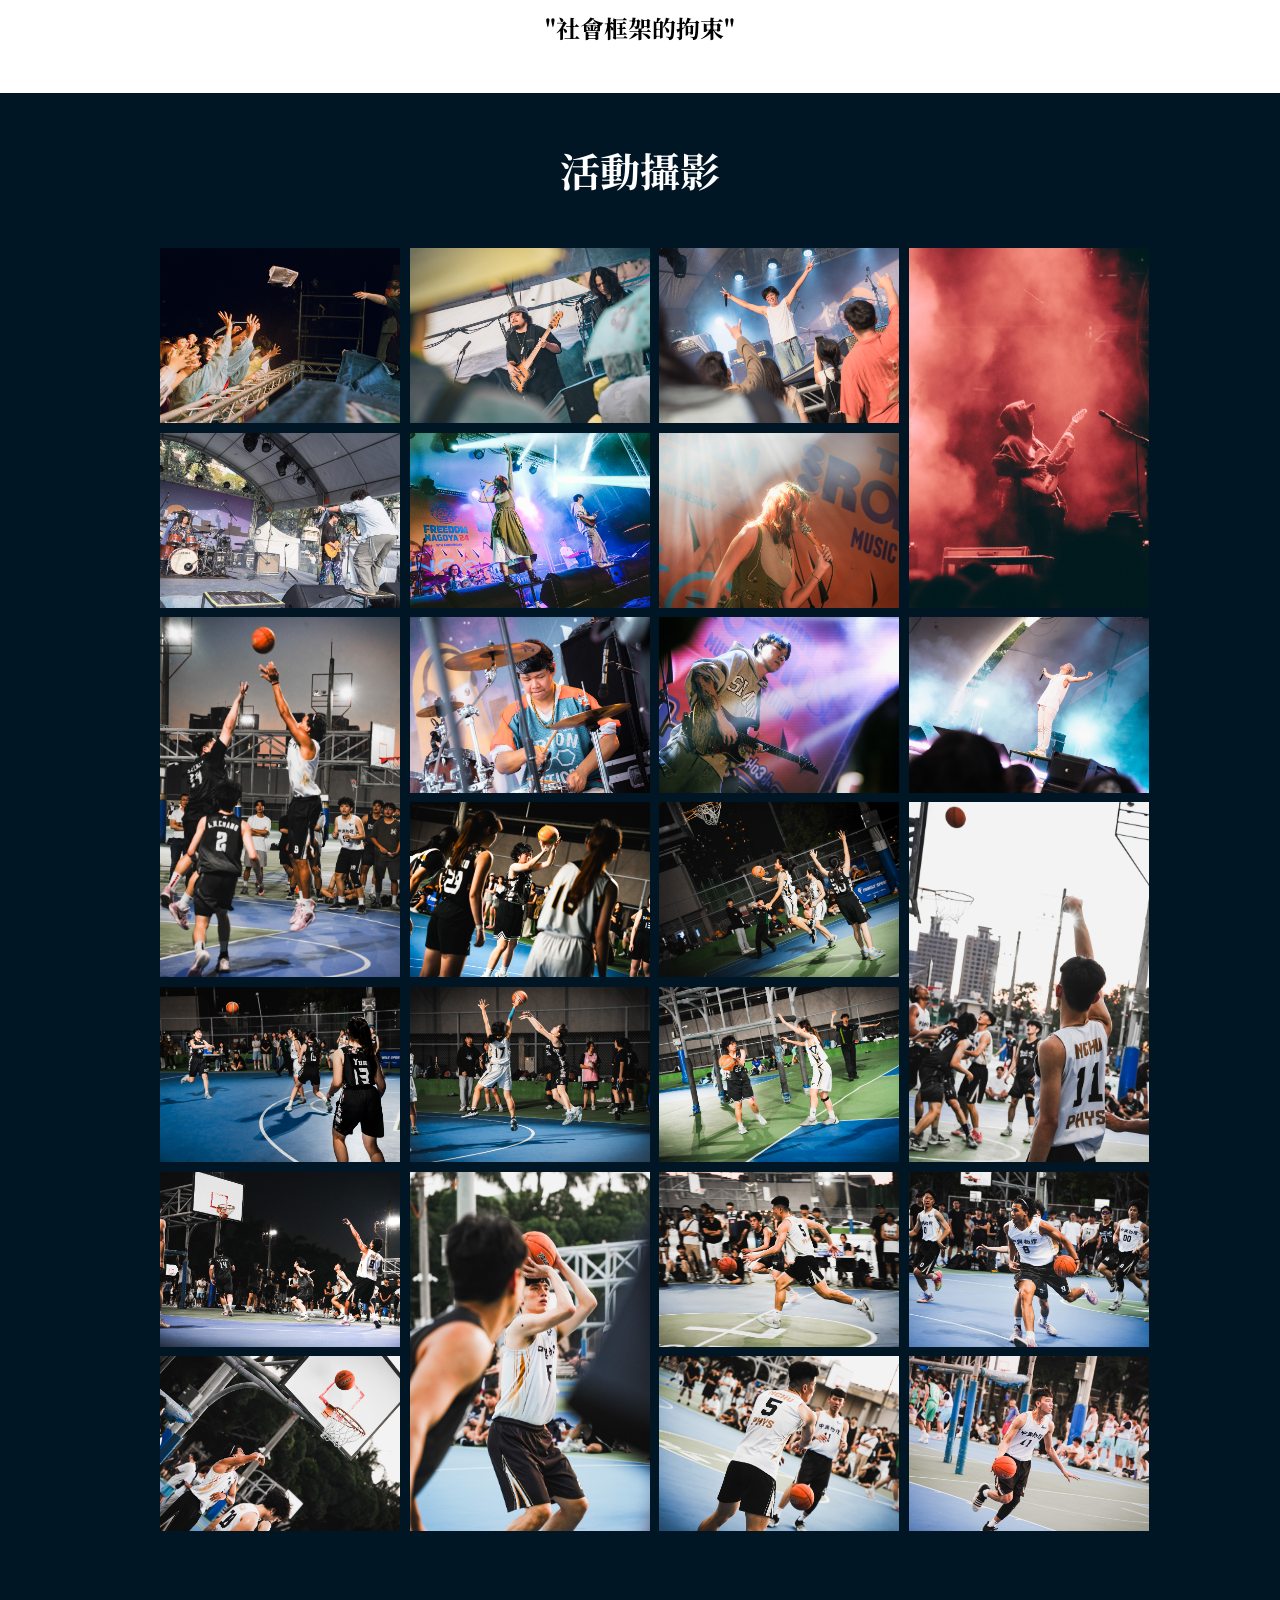
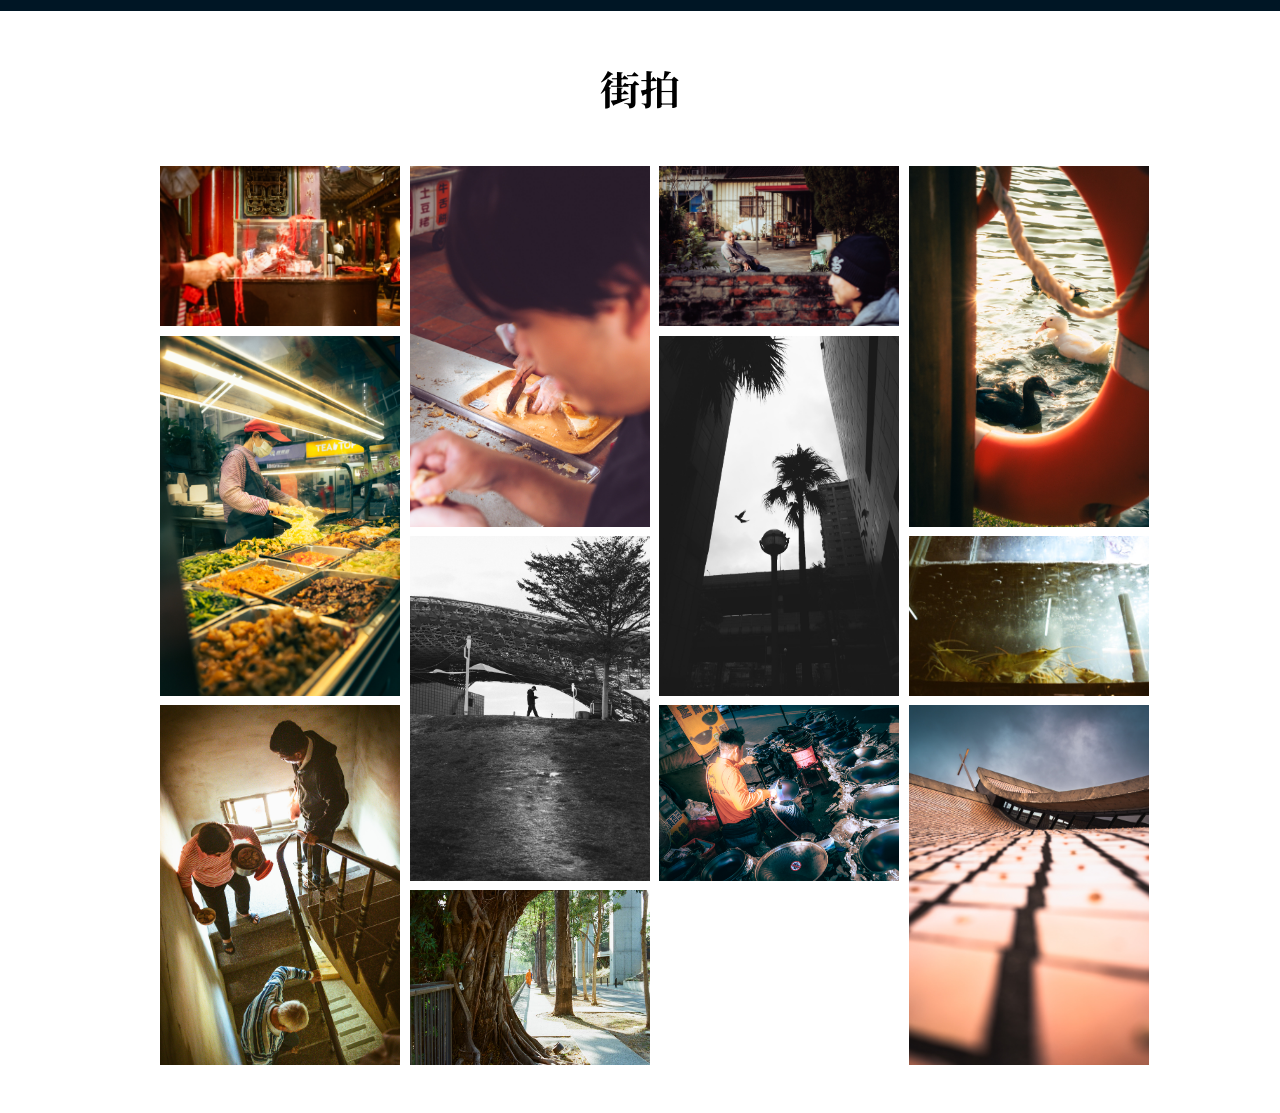
==== commit 2f3a51f9: "Update works.html" ====
--- a/works.html
+++ b/works.html
@@ -124,7 +124,7 @@
                 <a class="prev" onclick="Plus(1,-1)"><</a>
                 <a class="next" onclick="Plus(1,1)">></a>
             </div>
-            <div class="dot-container" style="text-align:center; margin: 15px;">
+            <div class="dot-container" style="text-align:center; margin: 14px;">
                 <span class="dot" onclick="Current(1,1)"></span>
                 <span class="dot" onclick="Current(1,2)"></span>
                 <span class="dot" onclick="Current(1,3)"></span>
--- a/style.CSS
+++ b/style.CSS
@@ -36,6 +36,8 @@
     top: 22px;
     right: 20px;
     display: none;
+    -webkit-tap-highlight-color:transparent;
+    outline: none;
 }
 
 .menuBtn::before {
@@ -50,6 +52,7 @@
 
 #menu_control {
     display: none;
+    outline: none;
 }
 
 .title {
@@ -84,6 +87,8 @@
     display: block;
     color: white;
     text-decoration: none;
+    outline: none;
+    -webkit-tap-highlght-color: transparent;
 }
 
 .ig_icon {
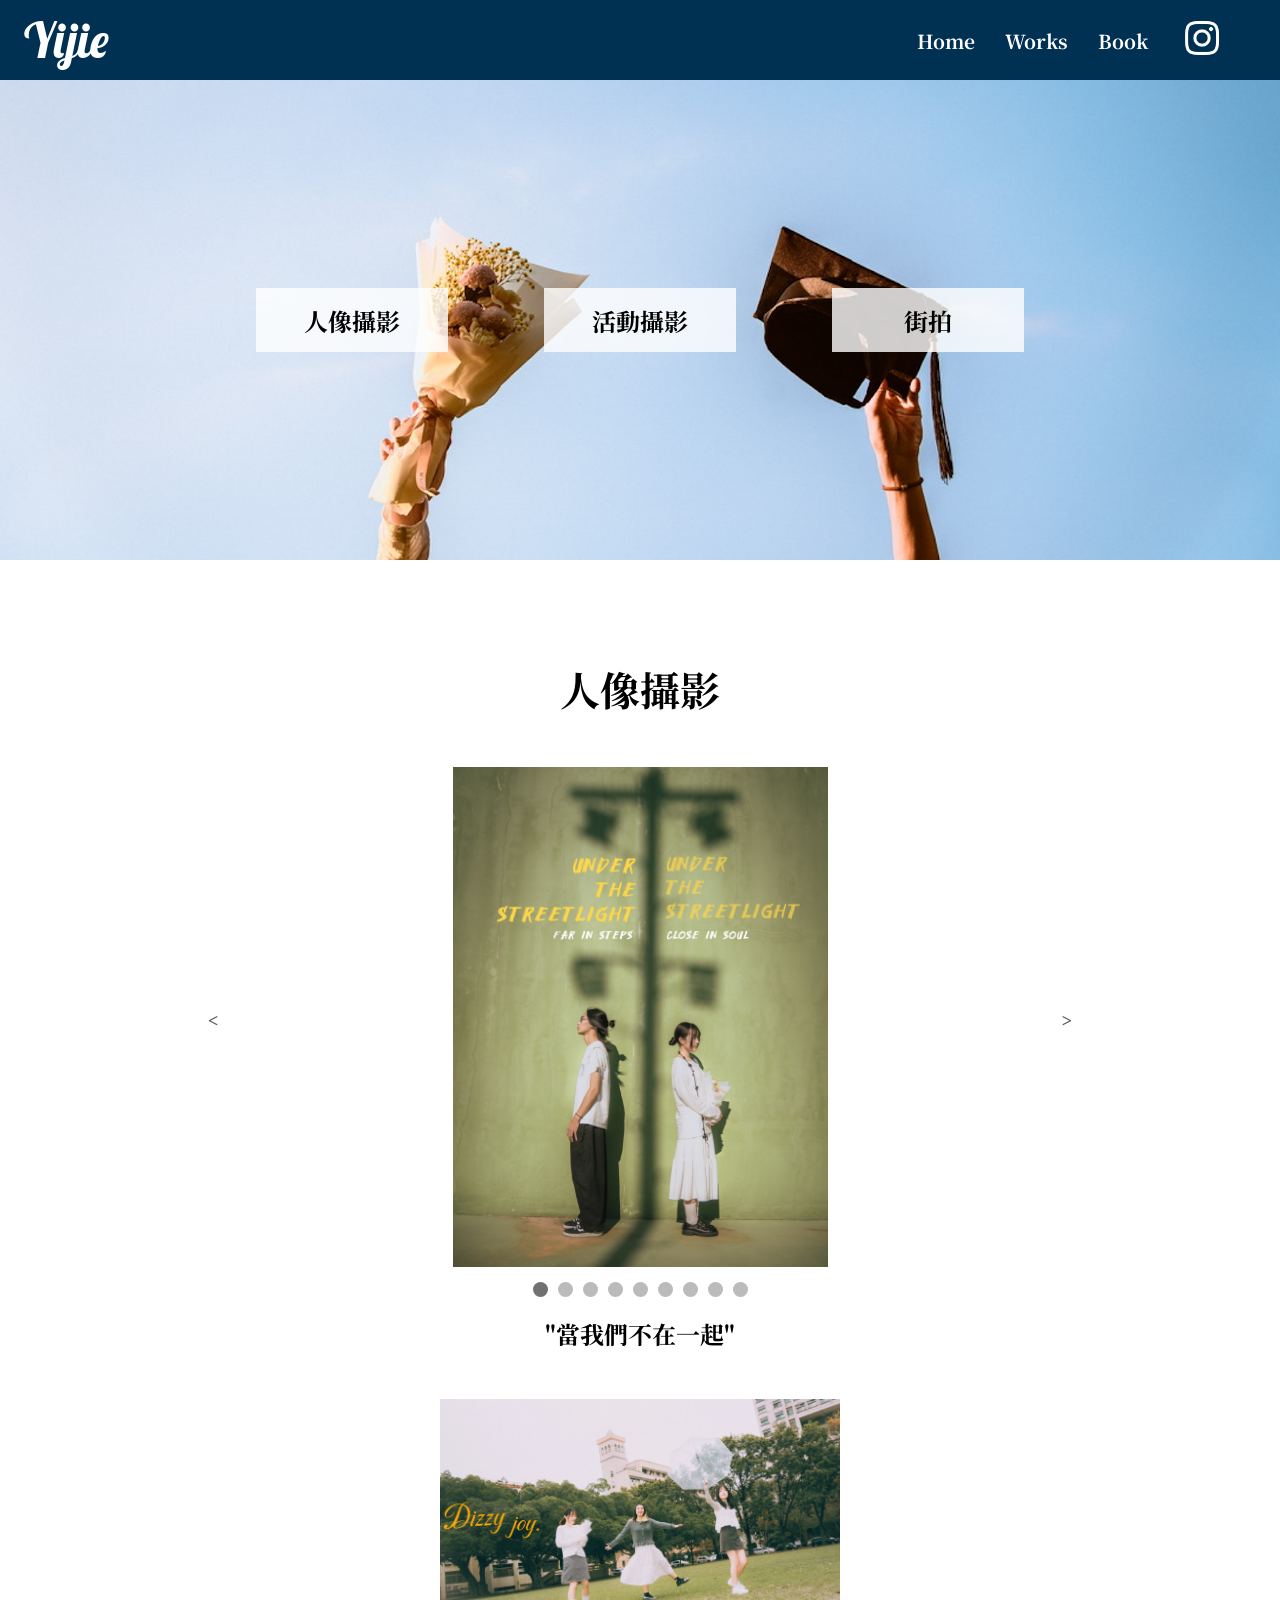
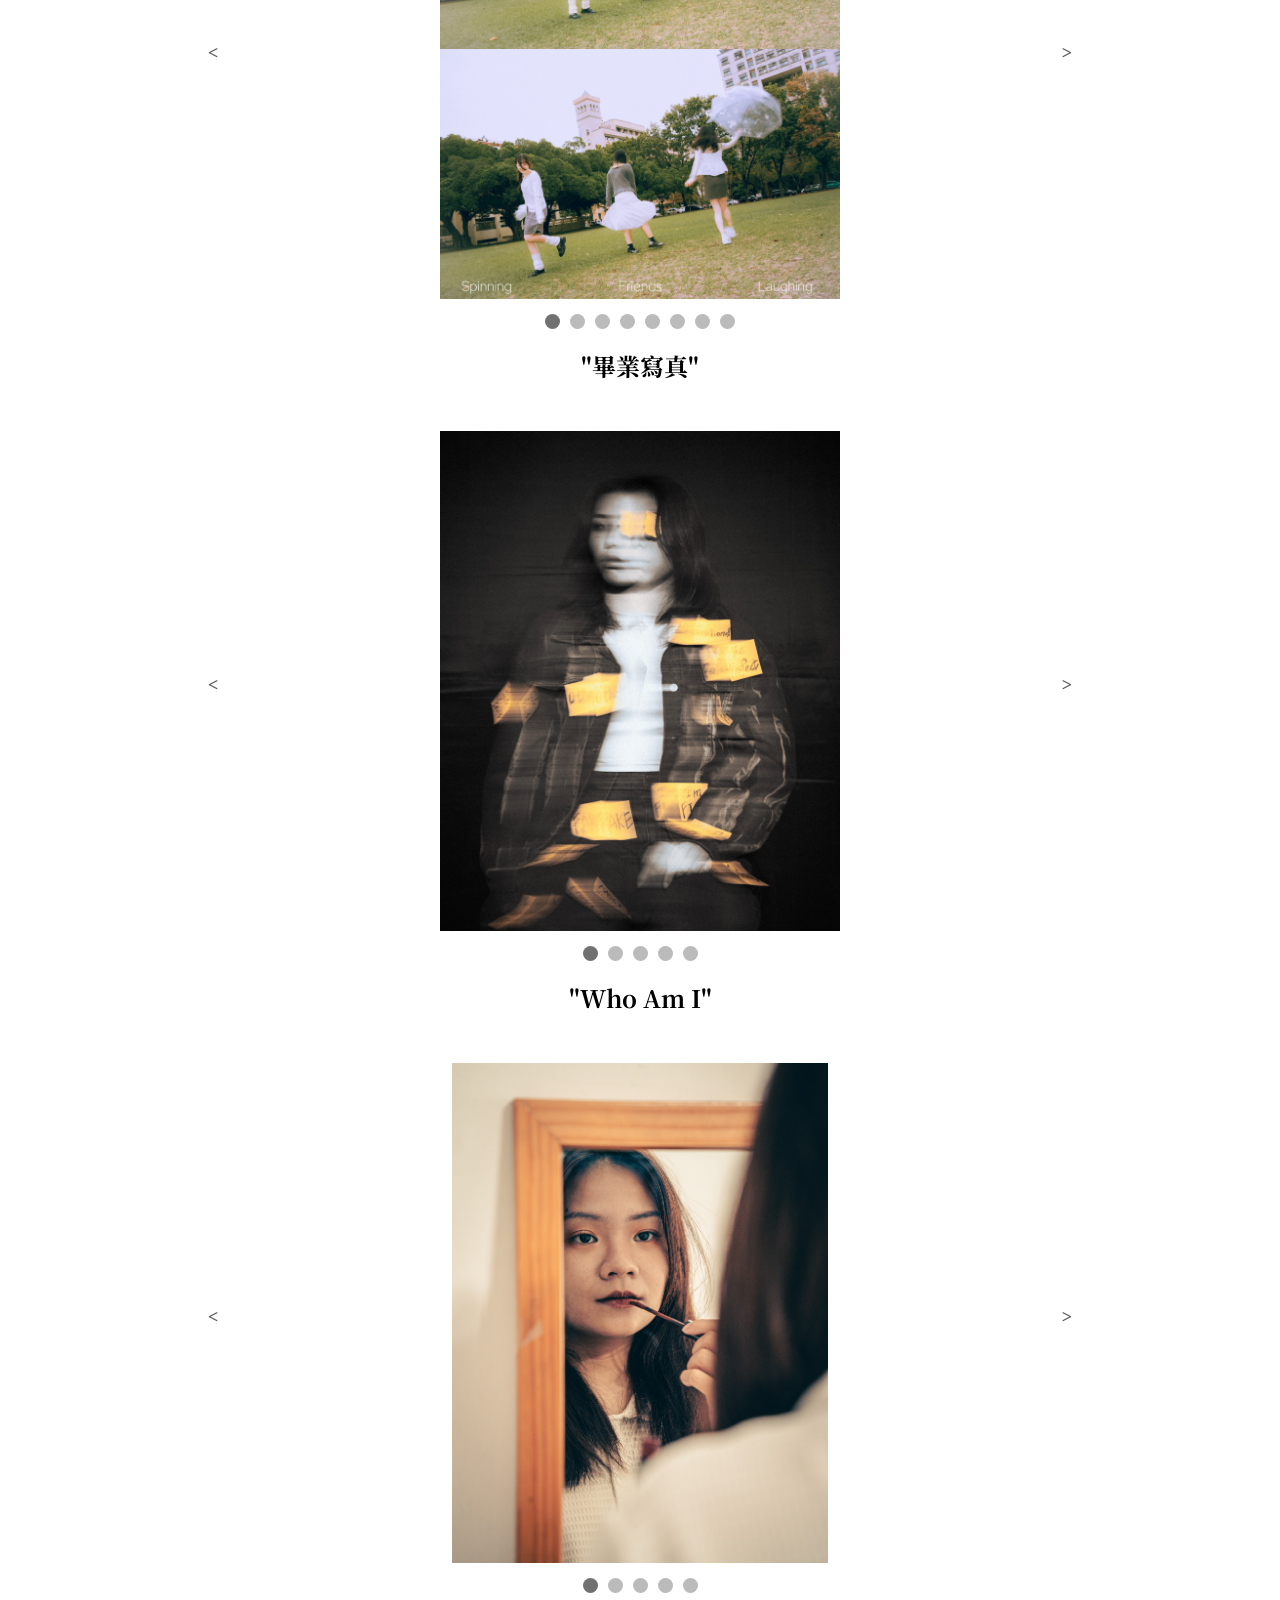
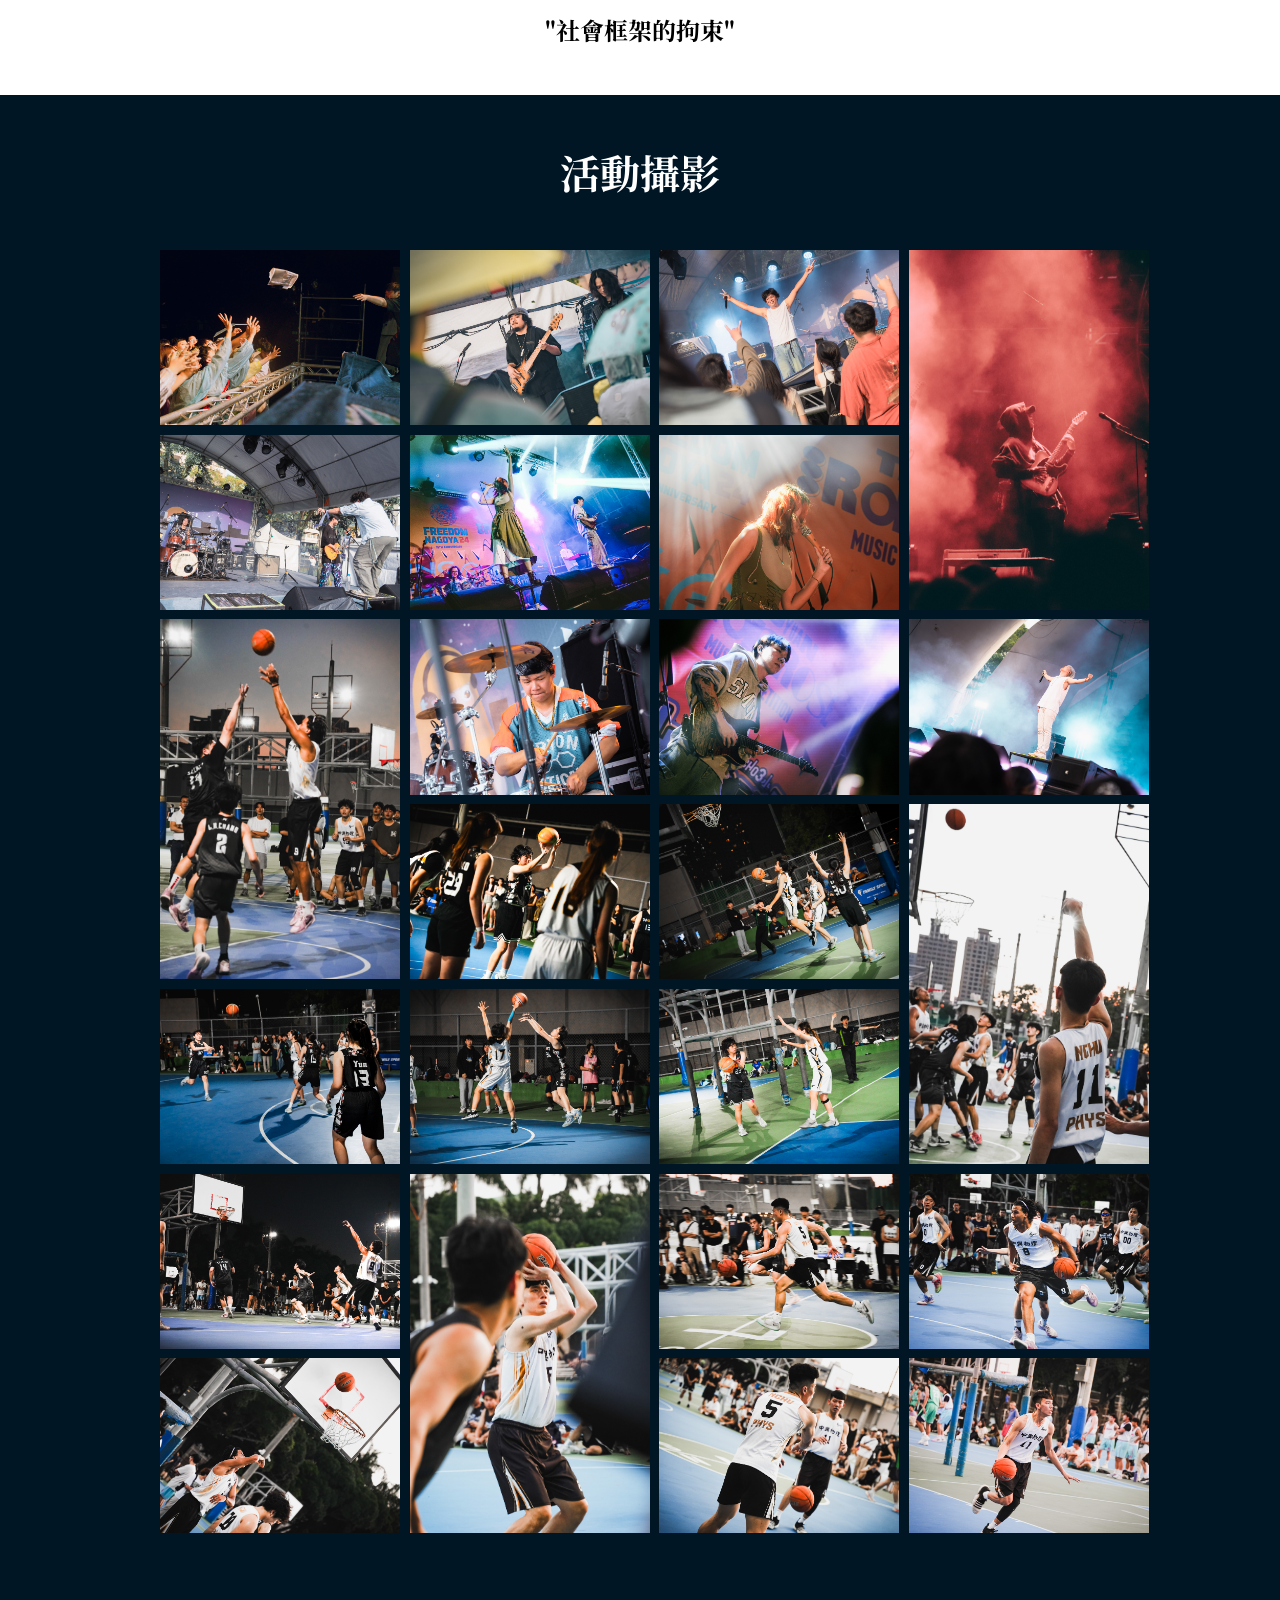
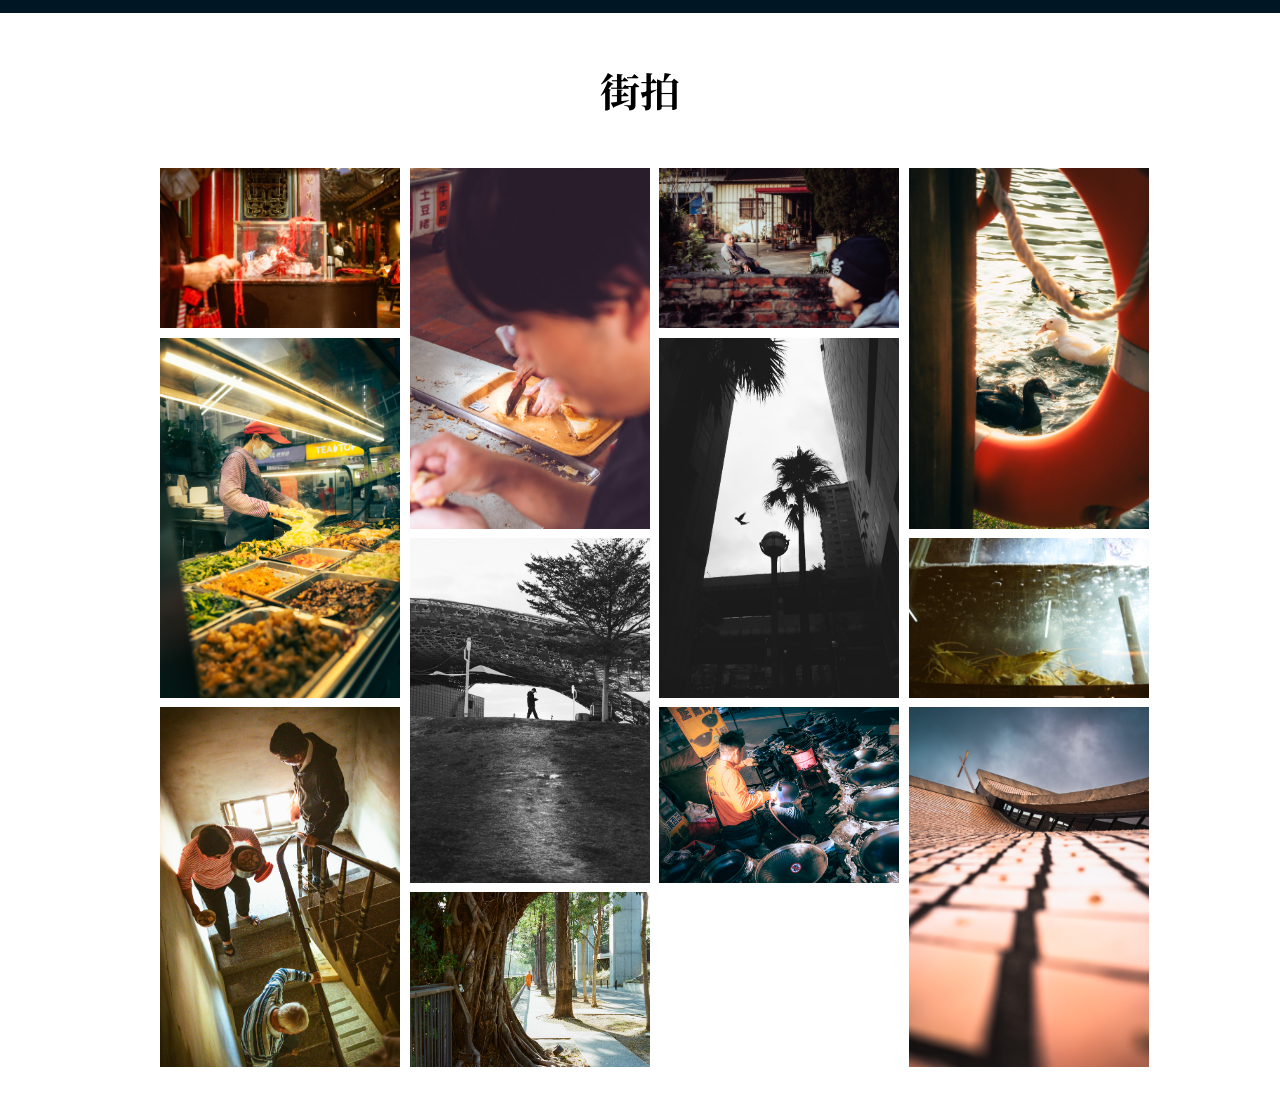
==== commit a4830639: "Update works.html" ====
--- a/works.html
+++ b/works.html
@@ -124,7 +124,7 @@
                 <a class="prev" onclick="Plus(1,-1)"><</a>
                 <a class="next" onclick="Plus(1,1)">></a>
             </div>
-            <div class="dot-container" style="text-align:center; margin: 14px;">
+            <div class="dot-container" style="text-align:center; margin: 15px;">
                 <span class="dot" onclick="Current(1,1)"></span>
                 <span class="dot" onclick="Current(1,2)"></span>
                 <span class="dot" onclick="Current(1,3)"></span>
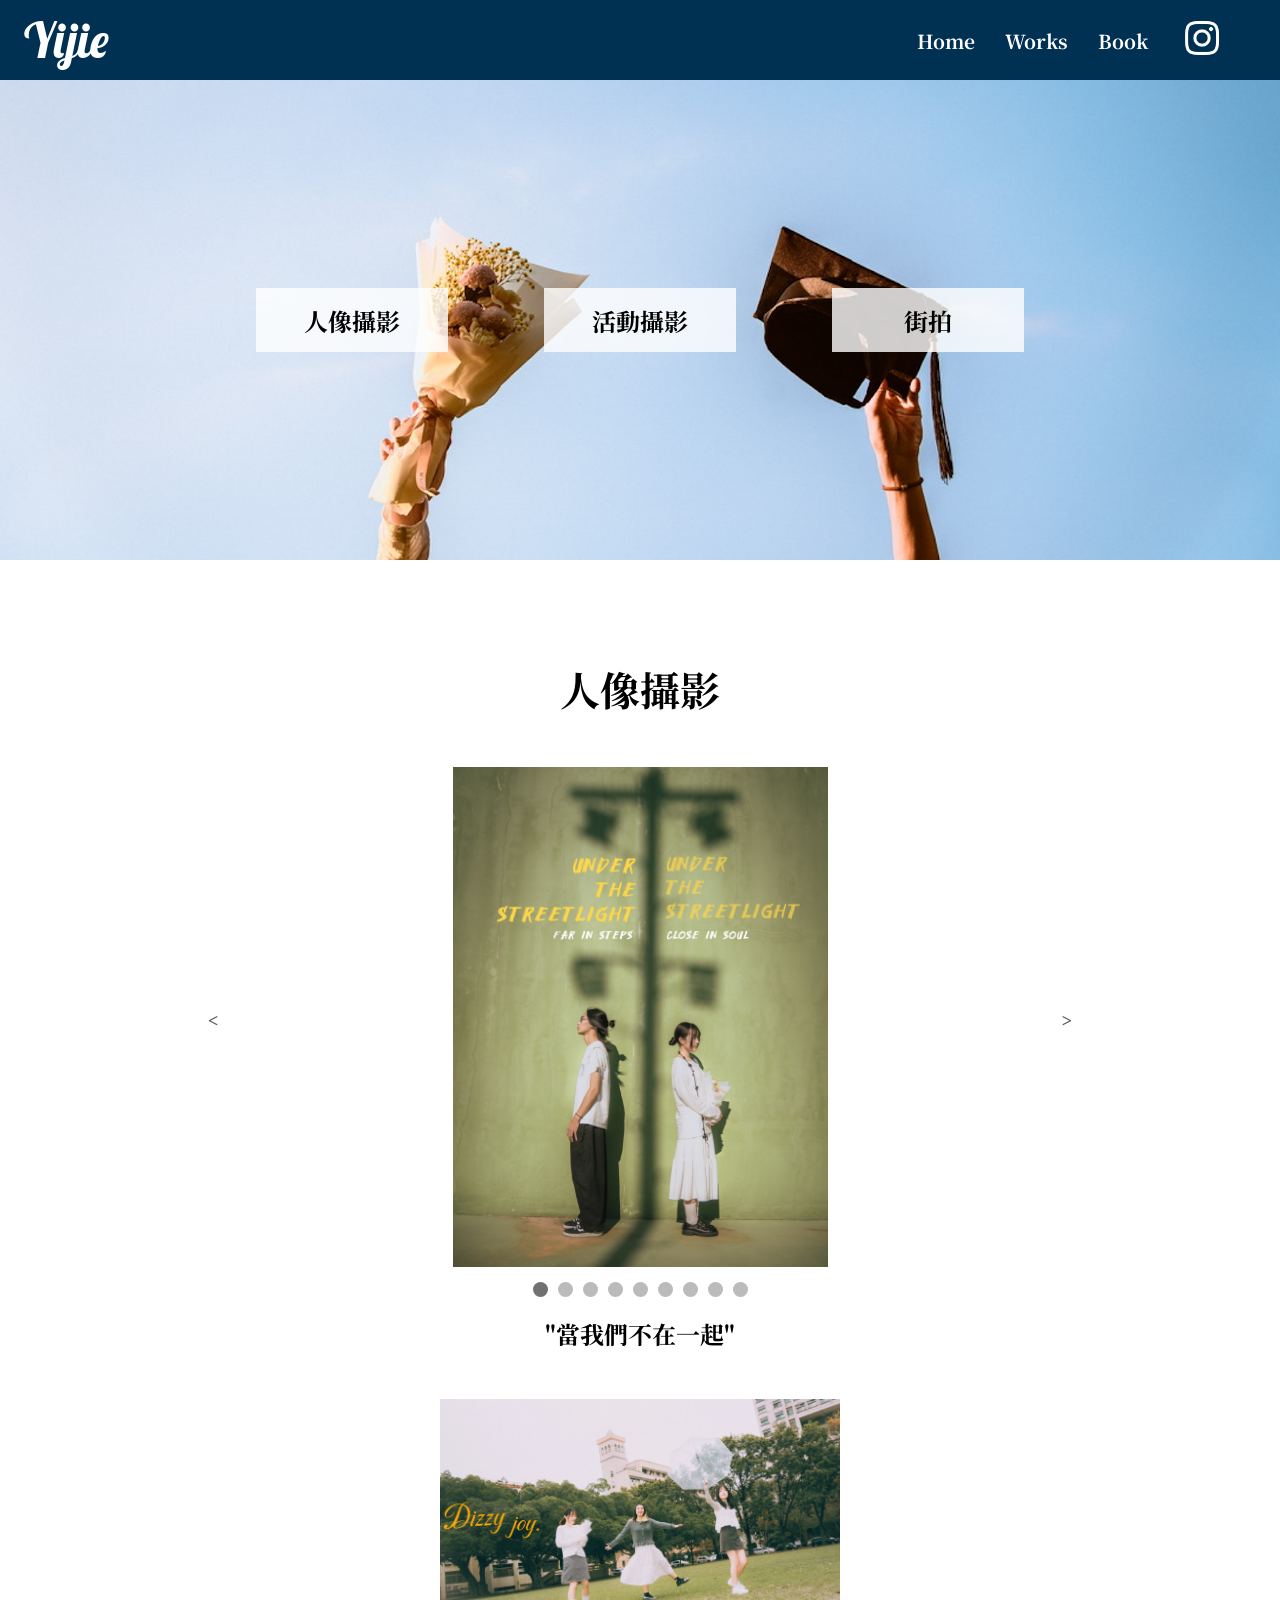
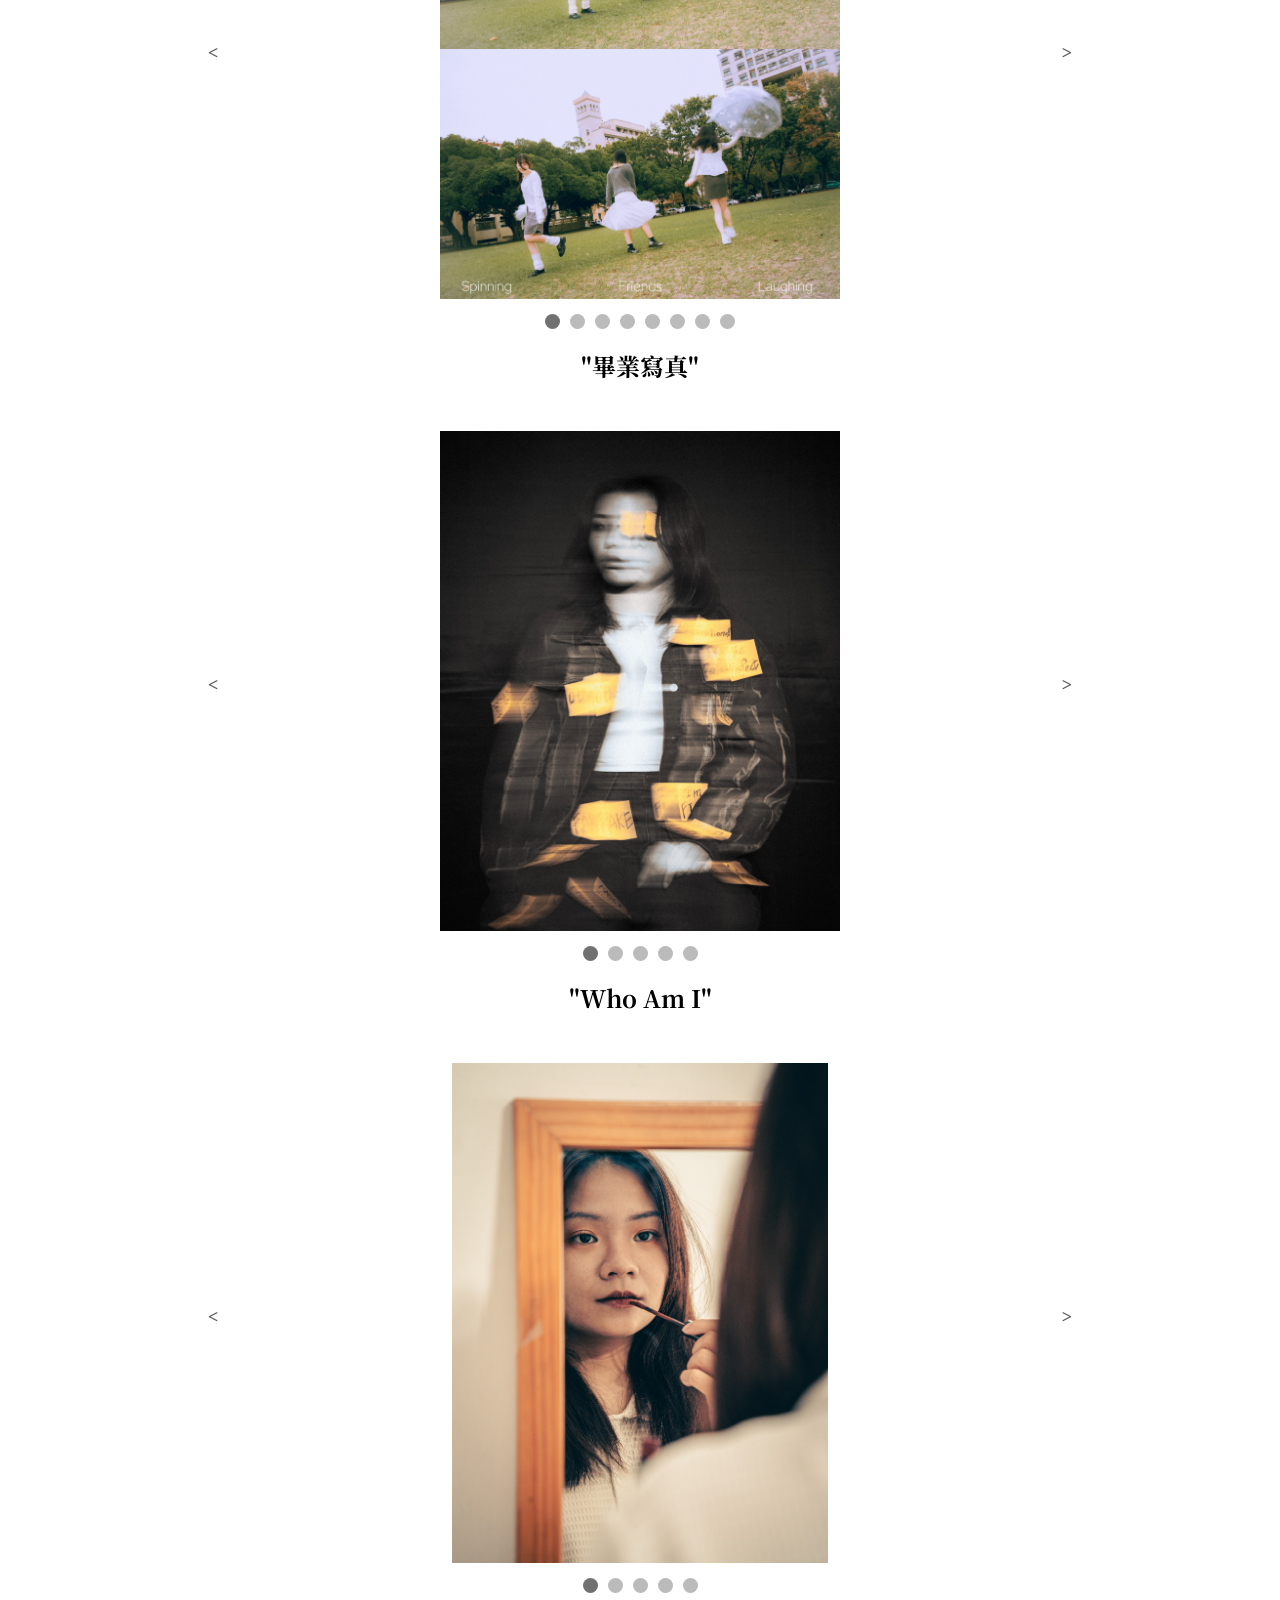
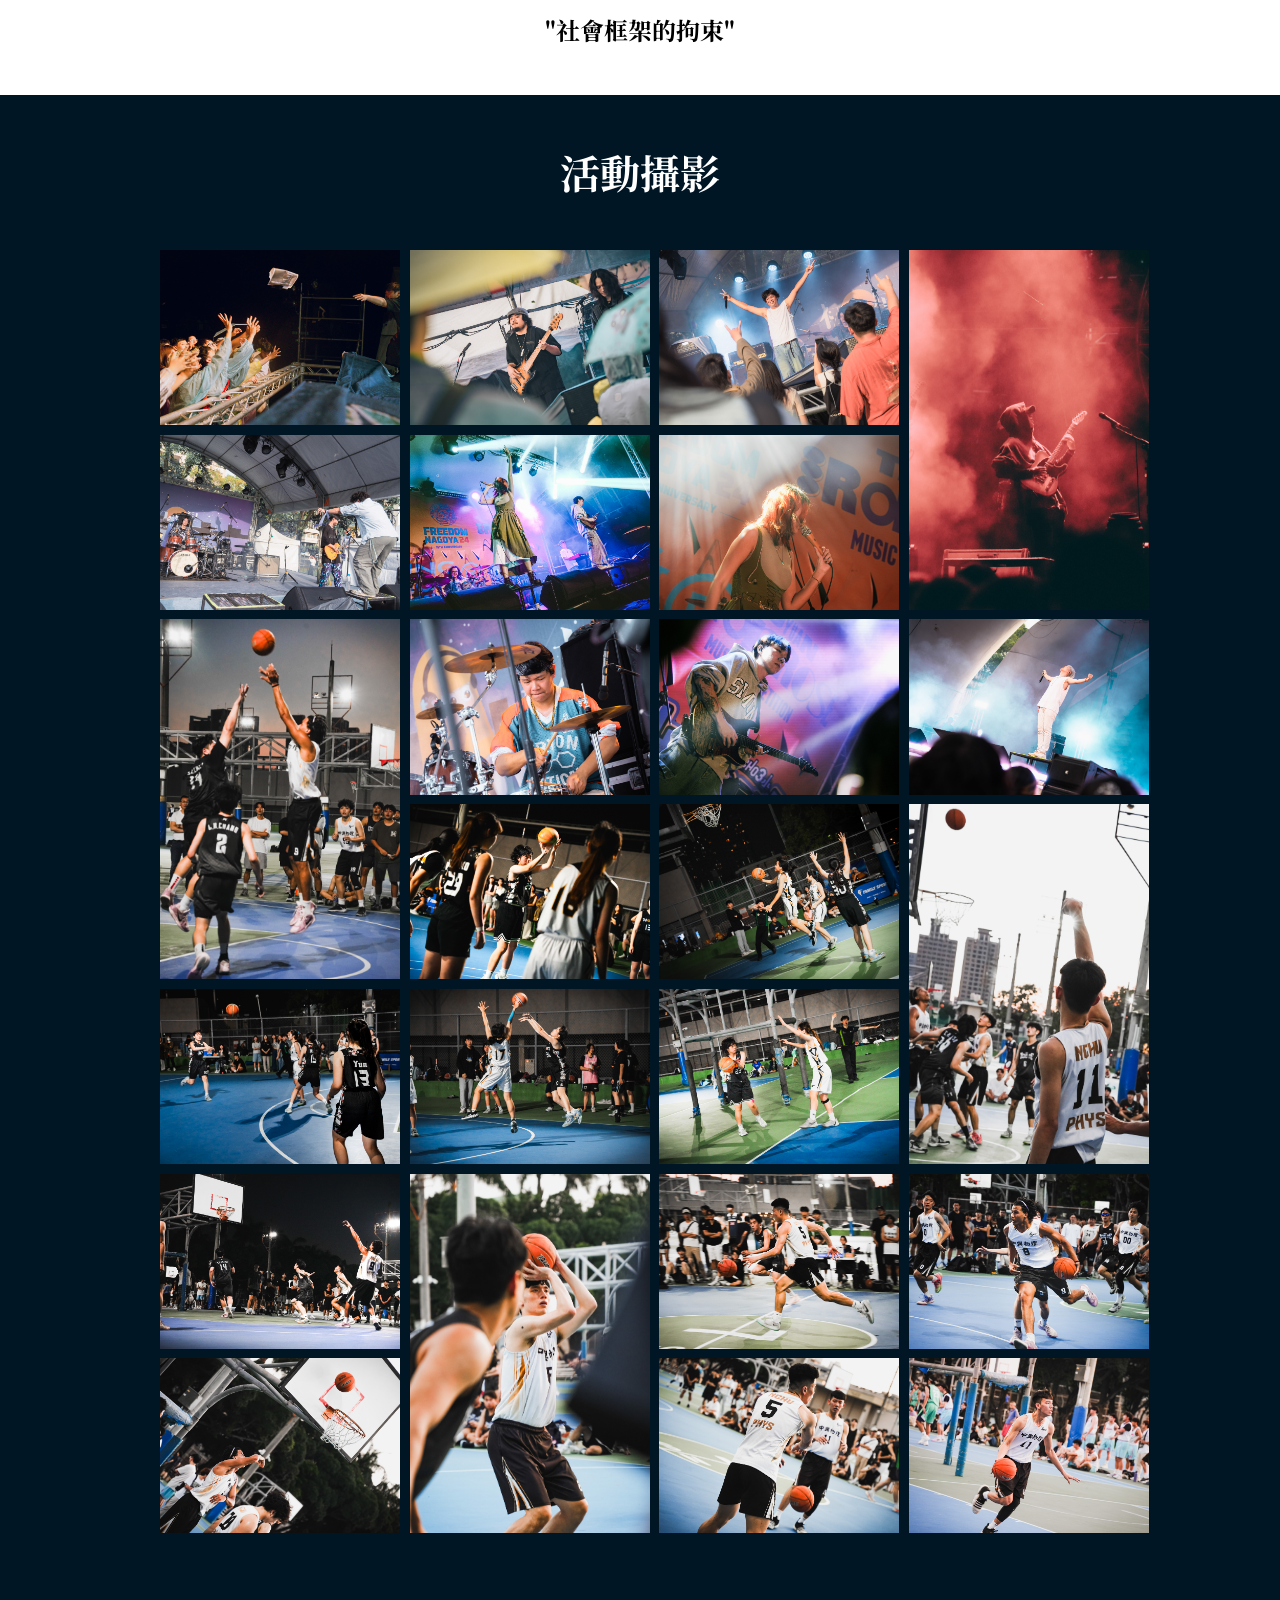
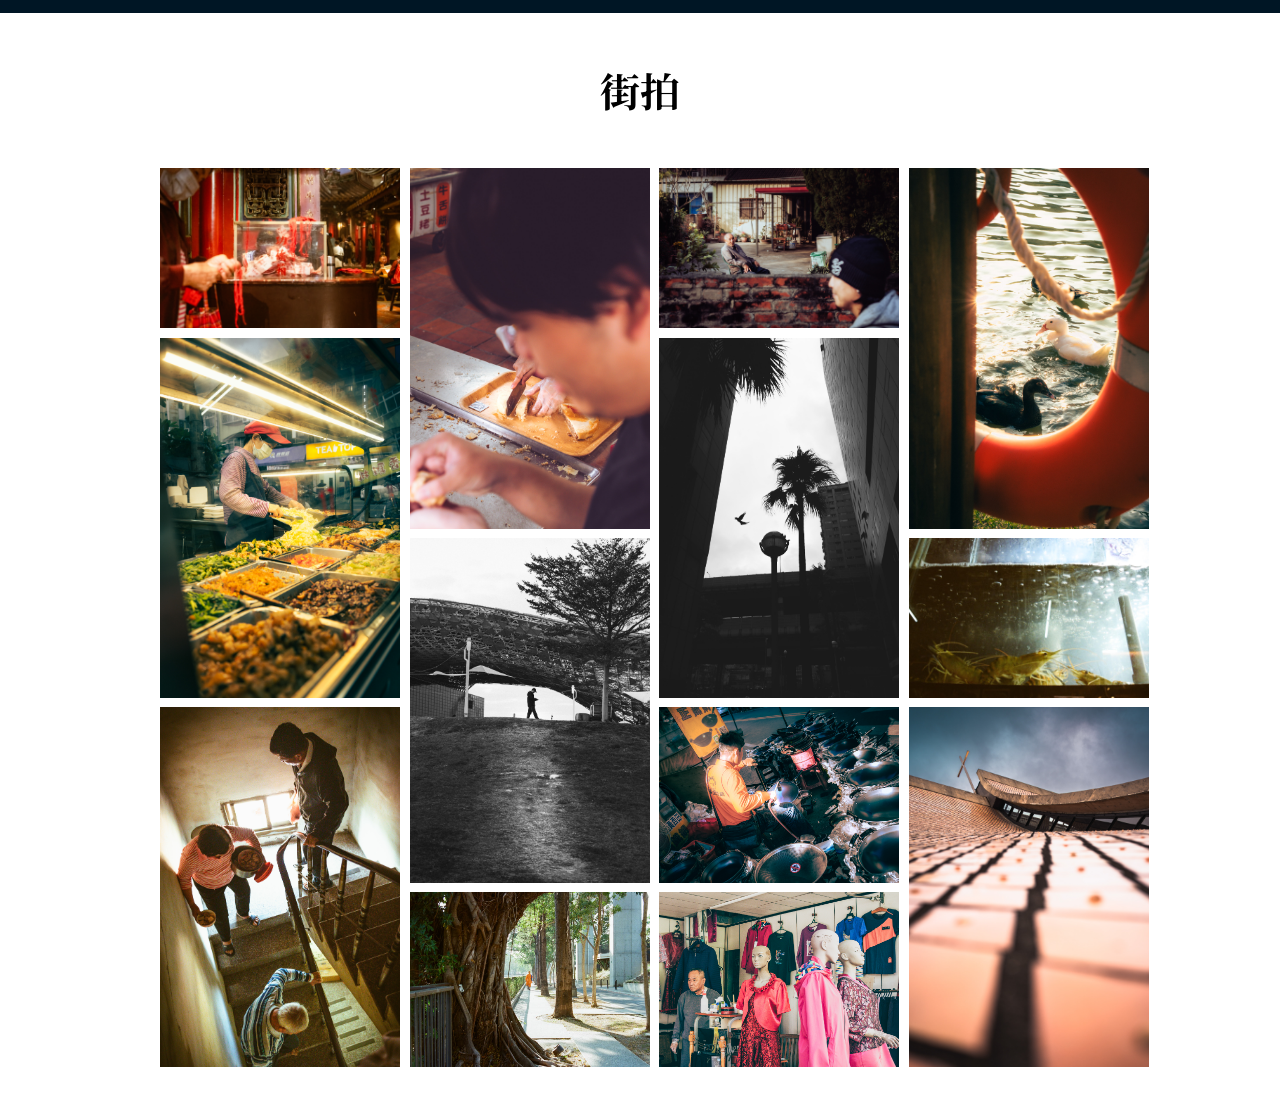
==== commit f4775480: "Update works.html" ====
--- a/works.html
+++ b/works.html
@@ -316,6 +316,9 @@
                 <figure class="grid_item">
                     <img src="street/10.jpg">
                 </figure>
+                <figure class="grid_item">
+                    <img src="street/13.jpg">
+                </figure>
             </div>
         </div>
     </body>
--- a/style.CSS
+++ b/style.CSS
@@ -67,6 +67,9 @@
     display: block;
     color: white;
     text-decoration: none;
+    outline: none;
+    -webkit-tap-highlight-color: rgba(0,0,0,0) !important;
+    -webkit-focus-ring-color: rgba(0,0,0,0) !important;
 }
 
 .nav {
@@ -88,7 +91,8 @@
     color: white;
     text-decoration: none;
     outline: none;
-    -webkit-tap-highlght-color: transparent;
+    -webkit-tap-highlight-color: rgba(0,0,0,0) !important;
+    -webkit-focus-ring-color: rgba(0,0,0,0) !important;
 }
 
 .ig_icon {
@@ -349,6 +353,10 @@
     }
     .title {
         font-size: 1.5rem;
+    }
+    .title a {
+        -webkit-tap-highlight-color: rgba(0,0,0,0) !important;
+        -webkit-focus-ring-color: rgba(0,0,0,0) !important;
     }
     .nav {
         position:absolute;
@@ -369,6 +377,8 @@
         color: white;
         padding: 24px 32px;
         text-shadow: 0px 2px 4px rbga(0, 0, 0, 0.6);
+        -webkit-tap-highlight-color: rgba(0,0,0,0) !important;
+        -webkit-focus-ring-color: rgba(0,0,0,0) !important;
     }
     .menuBtn {
         display: block;
@@ -400,6 +410,7 @@
     .cover_img {
         padding-top: 0%;
         width: 100%;
+        opacity: 100%
     }
     .intro_title {
         font-size: 1.8rem;
